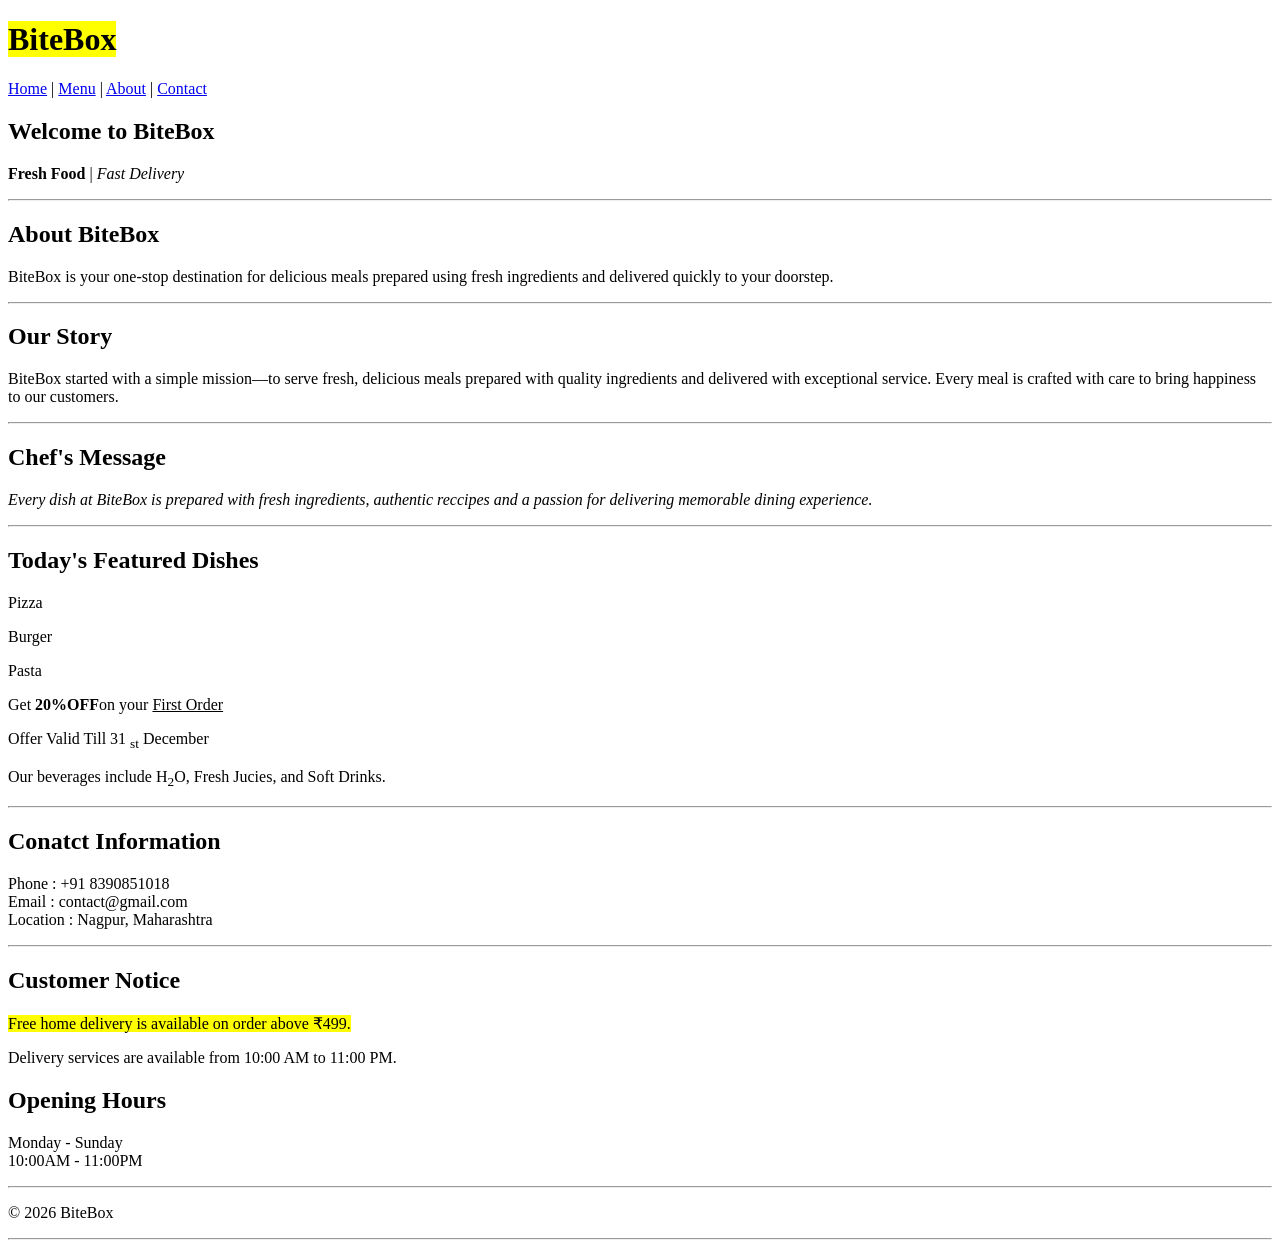
==== index.html @ fa313646 "menu table updated" ====
<!DOCTYPE html>
<html lang="en">

<head>
    <meta charset="UTF-8">
    <meta name="viewport" content="width=device-width, initial-scale=1.0">
    <title>BiteBox</title>
</head>

<body>
    <header>
    <!-------------- Resturant Name -------------->
        <h1><mark>BiteBox</mark></h1>


    <!-------------- navigation Menu -------------->
        <nav>
            <a href="index.html">Home</a> |
            <a href="menu.html">Menu</a> |
            <a href="about.html">About</a> |
            <a href="contact.html">Contact</a>
        </nav>
    </header>

    <!--------------- Main Section -------------->
    <main>
        <section>
            <!-------------- Welcome Section -------------->
            <h2>Welcome to BiteBox</h2>

            <p>
                <Strong>Fresh Food</Strong> |
                <em>Fast Delivery</em>
            </p>
        </section>

        <hr>

        <!-------------- About Section -------------->
        <section>
            <h2>About BiteBox</h2>
            <p>BiteBox is your one-stop destination for delicious meals prepared using fresh ingredients and delivered
                quickly to your doorstep.</p>

        </section>

        <!-------------- Restaurant Story -------------->
        <section>
            <hr>
            <h2>Our Story</h2>

            <p>
                BiteBox started with a simple mission—to serve fresh, delicious meals prepared with quality ingredients
                and delivered with exceptional service. Every meal is crafted with care to bring happiness to our
                customers.
            </p>
        </section>

        <!--------------Chef's Message -------------->
        <section>
            <hr>
            <h2>Chef's Message</h2>
            <p>
                <em>
                    Every dish at BiteBox is prepared with fresh ingredients, authentic reccipes and a passion for
                    delivering memorable dining experience.
                </em>
            </p>
        </section>

        <!-------------- Feature Section -------------->
        <article>
            <hr>
            <h2>Today's Featured Dishes</h2>
            <p>Pizza</p>
            <p>Burger</p>
            <p>Pasta</p>
        </article>

        <!-------------- Today's Special Offers -------------->
        <section>
            <p>
                Get <b>20%OFF</b>on your <u>First Order</u>
            </p>

            <p>
                Offer Valid Till 31 <sub>st</sub> December
            </p>

            <p>
                Our beverages include H<sub>2</sub>O, Fresh Jucies, and Soft Drinks.
            </p>
        </section>

        <!-------------- Contact Information -------------->
        <section>
            <hr>
            <h2>Conatct Information</h2>
            <p>

                Phone : +91 8390851018
                <br>
                Email : contact@gmail.com
                <br>
                Location : Nagpur, Maharashtra

            </p>
        </section>

        <!-------------- Customer Notice -------------->
        <aside>
            <hr>
            <h2>Customer Notice</h2>
            <p>
                <mark> Free home delivery is available on order above ₹499. </mark>
            </p>

            <p>
                Delivery services are available from 10:00 AM to 11:00 PM.
            </p>

        </aside>
        <!-------------- Opening Hours Section -------------->
        <section>
            <h2>Opening Hours</h2>
            <p>
                Monday - Sunday
                <br>
                10:00AM - 11:00PM
            </p>
        </section>

    </main>

    <!-------------- Footer Section -------------->
    <footer>
        <hr>
        <p>
            © 2026 BiteBox
        </p>
        <hr>
    </footer>

</body>

</html>
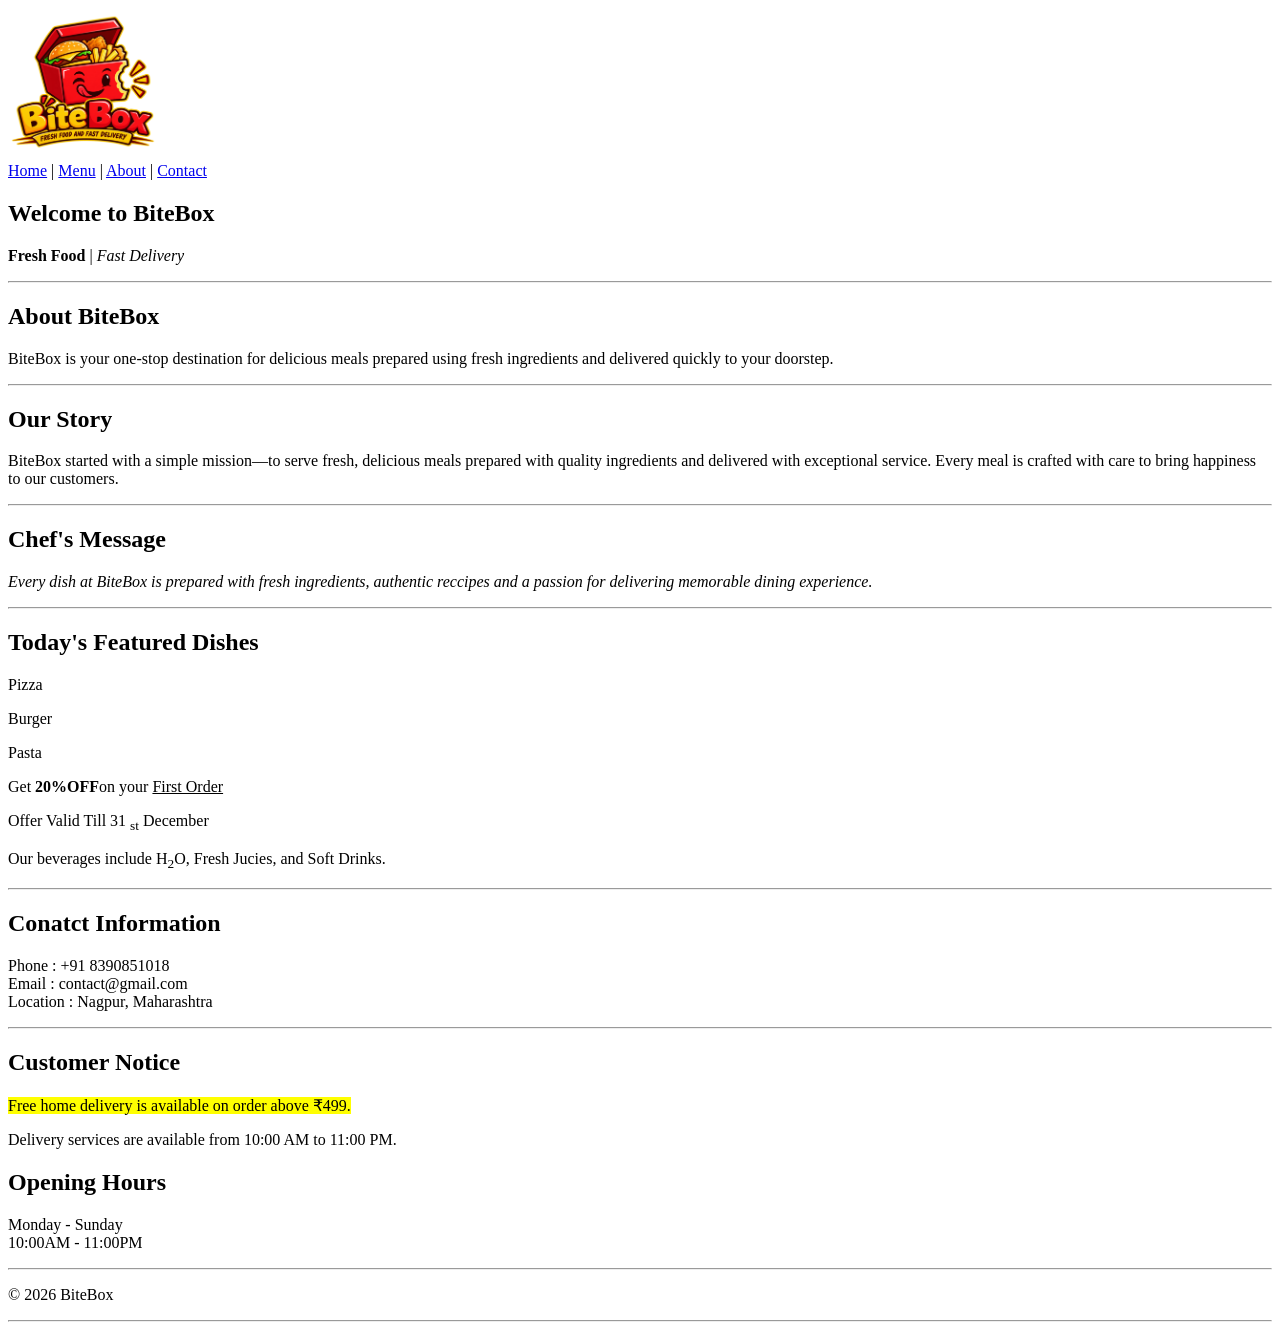
==== commit 24c263f7: "Logo Added" ====
--- a/index.html
+++ b/index.html
@@ -10,7 +10,7 @@
 <body>
     <header>
     <!-------------- Resturant Name -------------->
-        <h1><mark>BiteBox</mark></h1>
+        <img src="assets/images/BiteBox Logo1.png" alt="BiteBox Logo" width="150">
 
 
     <!-------------- navigation Menu -------------->
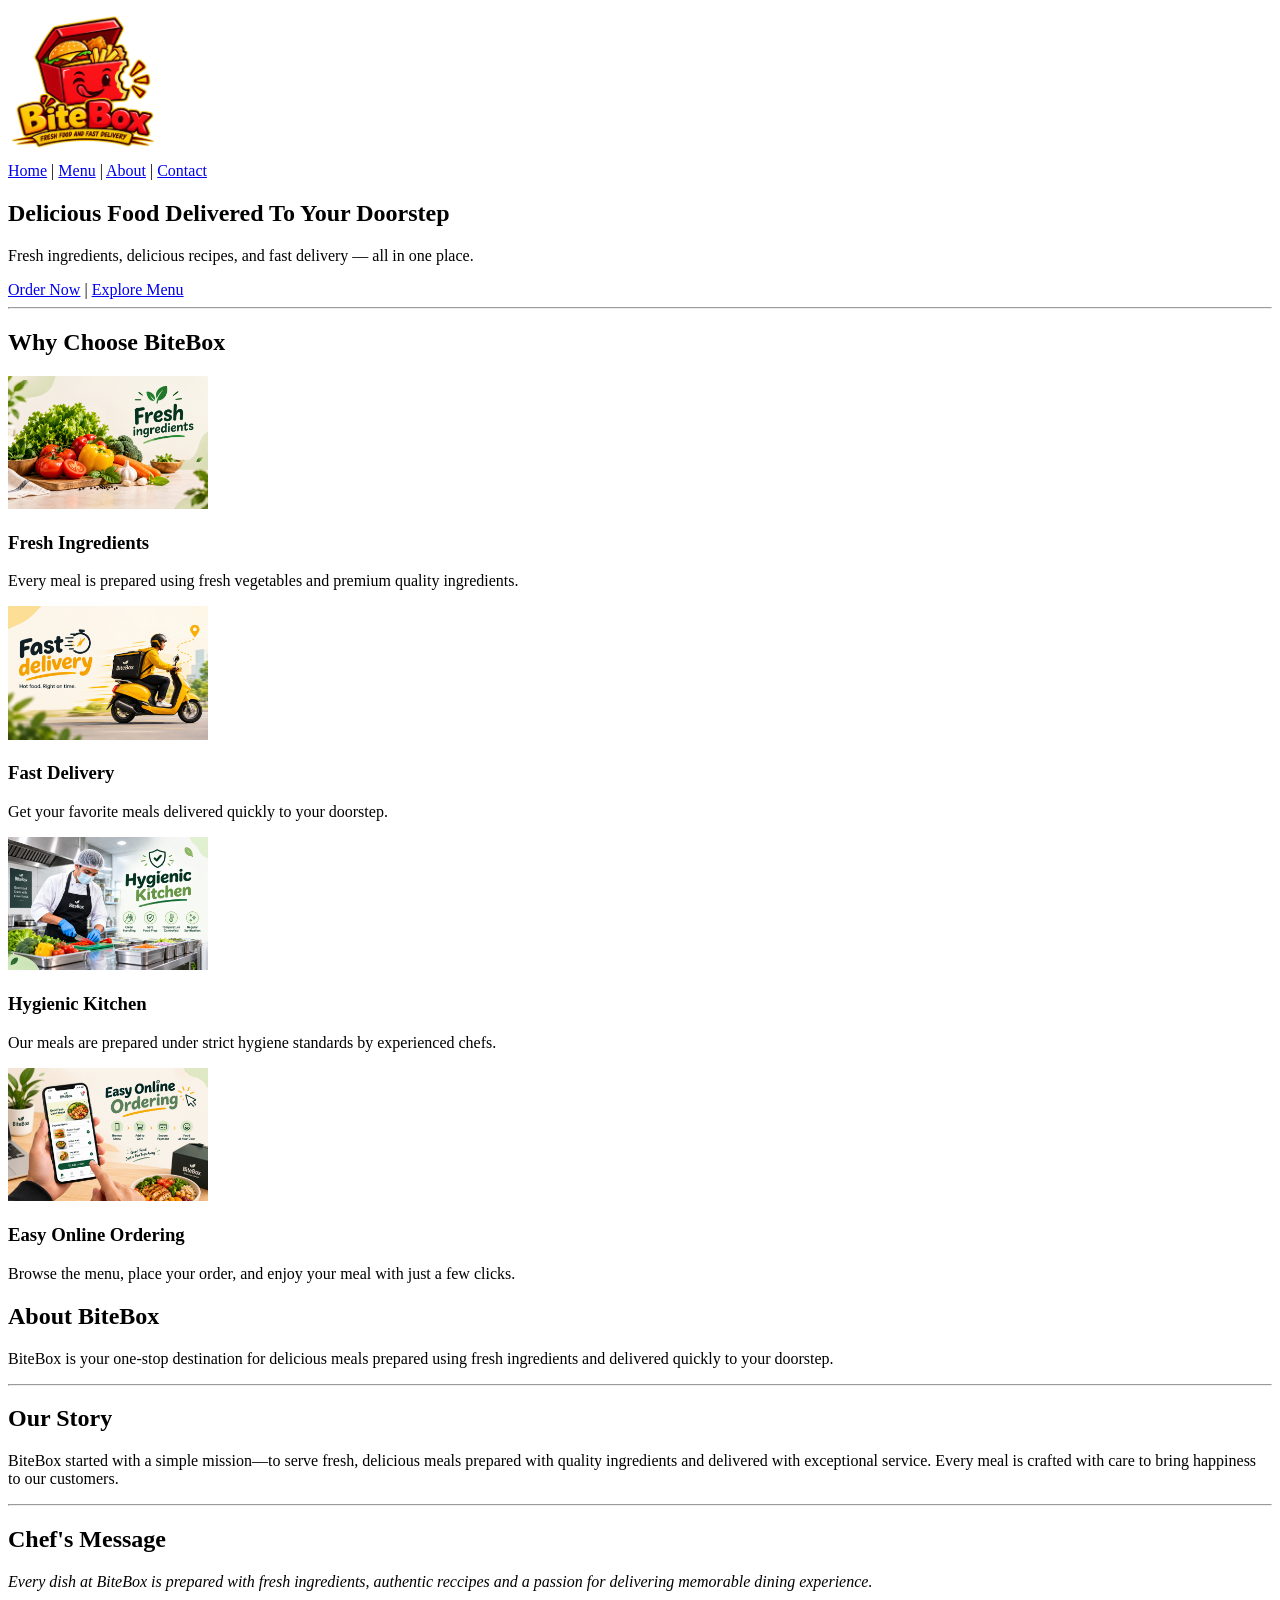
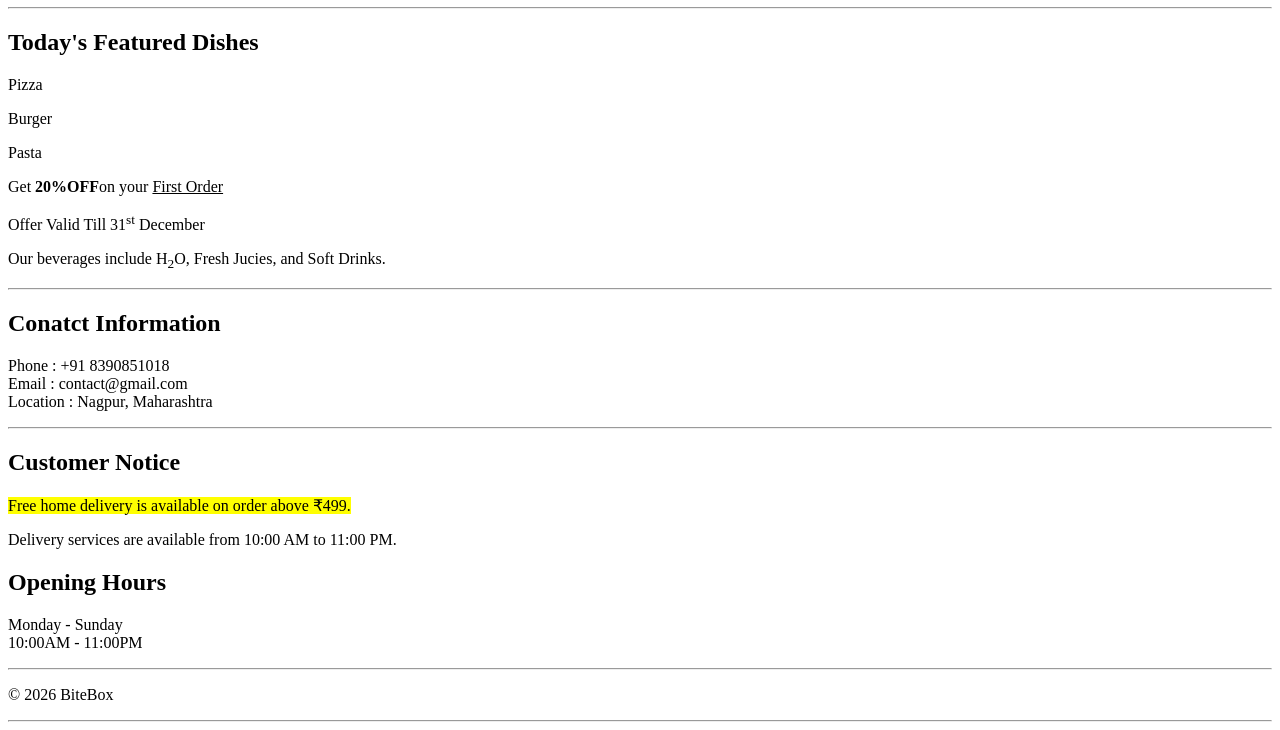
==== commit 0b95e624: "Added new hero section and why choose section" ====
--- a/index.html
+++ b/index.html
@@ -1,146 +1,176 @@
-<!DOCTYPE html>
+<!doctype html>
 <html lang="en">
+  <head>
+    <meta charset="UTF-8" />
+    <meta name="viewport" content="width=device-width, initial-scale=1.0" />
+    <title>BiteBox</title>
+  </head>
 
-<head>
-    <meta charset="UTF-8">
-    <meta name="viewport" content="width=device-width, initial-scale=1.0">
-    <title>BiteBox</title>
-</head>
+  <body>
+    <header>
+      <!-------------- Resturant Name -------------->
+      <img
+        src="assets/images/BiteBox Logo1.png"
+        alt="BiteBox Logo"
+        width="150"
+      />
 
-<body>
-    <header>
-    <!-------------- Resturant Name -------------->
-        <img src="assets/images/BiteBox Logo1.png" alt="BiteBox Logo" width="150">
-
-
-    <!-------------- navigation Menu -------------->
-        <nav>
-            <a href="index.html">Home</a> |
-            <a href="menu.html">Menu</a> |
-            <a href="about.html">About</a> |
-            <a href="contact.html">Contact</a>
-        </nav>
+      <!-------------- navigation Menu -------------->
+      <nav>
+        <a href="index.html">Home</a> | <a href="menu.html">Menu</a> |
+        <a href="about.html">About</a> |
+        <a href="contact.html">Contact</a>
+      </nav>
     </header>
 
     <!--------------- Main Section -------------->
     <main>
-        <section>
-            <!-------------- Welcome Section -------------->
-            <h2>Welcome to BiteBox</h2>
+    
+      <section>
+        <!-------------- Hero Section -------------->
+        <h1>Delicious Food Delivered To Your Doorstep</h1>
+        <p>
+          Fresh ingredients, delicious recipes, and fast delivery — all in one
+          place.
+        </p>
 
-            <p>
-                <Strong>Fresh Food</Strong> |
-                <em>Fast Delivery</em>
-            </p>
-        </section>
+        <a href="menu.html">Order Now</a>
+        |
+        <a href="menu.html">Explore Menu</a>
+      </section>
 
-        <hr>
+      <hr />
+      
+      <!-------------- Why Choose BiteBox -------------->
+      <section>
+        <h2>Why Choose BiteBox</h2>
 
-        <!-------------- About Section -------------->
-        <section>
-            <h2>About BiteBox</h2>
-            <p>BiteBox is your one-stop destination for delicious meals prepared using fresh ingredients and delivered
-                quickly to your doorstep.</p>
-
-        </section>
-
-        <!-------------- Restaurant Story -------------->
-        <section>
-            <hr>
-            <h2>Our Story</h2>
-
-            <p>
-                BiteBox started with a simple mission—to serve fresh, delicious meals prepared with quality ingredients
-                and delivered with exceptional service. Every meal is crafted with care to bring happiness to our
-                customers.
-            </p>
-        </section>
-
-        <!--------------Chef's Message -------------->
-        <section>
-            <hr>
-            <h2>Chef's Message</h2>
-            <p>
-                <em>
-                    Every dish at BiteBox is prepared with fresh ingredients, authentic reccipes and a passion for
-                    delivering memorable dining experience.
-                </em>
-            </p>
-        </section>
-
-        <!-------------- Feature Section -------------->
         <article>
-            <hr>
-            <h2>Today's Featured Dishes</h2>
-            <p>Pizza</p>
-            <p>Burger</p>
-            <p>Pasta</p>
+          <img src="assets/images/Fresh ingredients.png" alt="Fresh Ingredients" width="200px">
+          <h3>Fresh Ingredients</h3>
+          <p>Every meal is prepared using fresh vegetables and premium quality ingredients. 
+          </p>
         </article>
 
-        <!-------------- Today's Special Offers -------------->
-        <section>
-            <p>
-                Get <b>20%OFF</b>on your <u>First Order</u>
-            </p>
+        <article>
+          <img src="assets/images/Fast Delivery.png" alt="Fast Delivery" width="200px">
+          <h3>Fast Delivery</h3>
+          <p>
+            Get your favorite meals delivered quickly to your doorstep.
+          </p>
+        </article>
 
-            <p>
-                Offer Valid Till 31 <sub>st</sub> December
-            </p>
+        <article>
+          <img src="assets/images/Hygienic Kitchen.png" alt="Hygienic Kitchen" width="200px">
+          <h3>Hygienic Kitchen</h3>
+          <p>
+            Our meals are prepared under strict hygiene standards by experienced chefs.
+          </p>
+        </article>
 
-            <p>
-                Our beverages include H<sub>2</sub>O, Fresh Jucies, and Soft Drinks.
-            </p>
-        </section>
+        <article>
+          <img src="assets/images/Easy Online Ordering.png" alt="Easy Online Ordering" width="200px">
+          <h3>Easy Online Ordering</h3>
+          <p>
+            Browse the menu, place your order, and enjoy your meal with just a few clicks.
+          </p>
+        </article>
+      </section>
 
-        <!-------------- Contact Information -------------->
-        <section>
-            <hr>
-            <h2>Conatct Information</h2>
-            <p>
 
-                Phone : +91 8390851018
-                <br>
-                Email : contact@gmail.com
-                <br>
-                Location : Nagpur, Maharashtra
+      <!-------------- About Section -------------->
+      <section>
+        <h2>About BiteBox</h2>
+        <p>
+          BiteBox is your one-stop destination for delicious meals prepared
+          using fresh ingredients and delivered quickly to your doorstep.
+        </p>
+      </section>
 
-            </p>
-        </section>
+      <!-------------- Restaurant Story -------------->
+      <section>
+        <hr />
+        <h2>Our Story</h2>
 
-        <!-------------- Customer Notice -------------->
-        <aside>
-            <hr>
-            <h2>Customer Notice</h2>
-            <p>
-                <mark> Free home delivery is available on order above ₹499. </mark>
-            </p>
+        <p>
+          BiteBox started with a simple mission—to serve fresh, delicious meals
+          prepared with quality ingredients and delivered with exceptional
+          service. Every meal is crafted with care to bring happiness to our
+          customers.
+        </p>
+      </section>
 
-            <p>
-                Delivery services are available from 10:00 AM to 11:00 PM.
-            </p>
+      <!--------------Chef's Message -------------->
+      <section>
+        <hr />
+        <h2>Chef's Message</h2>
+        <p>
+          <em>
+            Every dish at BiteBox is prepared with fresh ingredients, authentic
+            reccipes and a passion for delivering memorable dining experience.
+          </em>
+        </p>
+      </section>
 
-        </aside>
-        <!-------------- Opening Hours Section -------------->
-        <section>
-            <h2>Opening Hours</h2>
-            <p>
-                Monday - Sunday
-                <br>
-                10:00AM - 11:00PM
-            </p>
-        </section>
+      <!-------------- Feature Section -------------->
+      <article>
+        <hr />
+        <h2>Today's Featured Dishes</h2>
+        <p>Pizza</p>
+        <p>Burger</p>
+        <p>Pasta</p>
+      </article>
 
+      <!-------------- Today's Special Offers -------------->
+      <section>
+        <p>Get <b>20%OFF</b>on your <u>First Order</u></p>
+
+        <p>Offer Valid Till 31<sup>st</sup> December</p>
+
+        <p>
+          Our beverages include H<sub>2</sub>O, Fresh Jucies, and Soft Drinks.
+        </p>
+      </section>
+
+      <!-------------- Contact Information -------------->
+      <section>
+        <hr />
+        <h2>Conatct Information</h2>
+        <p>
+          Phone : +91 8390851018
+          <br />
+          Email : contact@gmail.com
+          <br />
+          Location : Nagpur, Maharashtra
+        </p>
+      </section>
+
+      <!-------------- Customer Notice -------------->
+      <aside>
+        <hr />
+        <h2>Customer Notice</h2>
+        <p>
+          <mark> Free home delivery is available on order above ₹499. </mark>
+        </p>
+
+        <p>Delivery services are available from 10:00 AM to 11:00 PM.</p>
+      </aside>
+      <!-------------- Opening Hours Section -------------->
+      <section>
+        <h2>Opening Hours</h2>
+        <p>
+          Monday - Sunday
+          <br />
+          10:00AM - 11:00PM
+        </p>
+      </section>
     </main>
 
     <!-------------- Footer Section -------------->
     <footer>
-        <hr>
-        <p>
-            © 2026 BiteBox
-        </p>
-        <hr>
+      <hr />
+      <p>© 2026 BiteBox</p>
+      <hr />
     </footer>
-
-</body>
-
-</html>+  </body>
+</html>
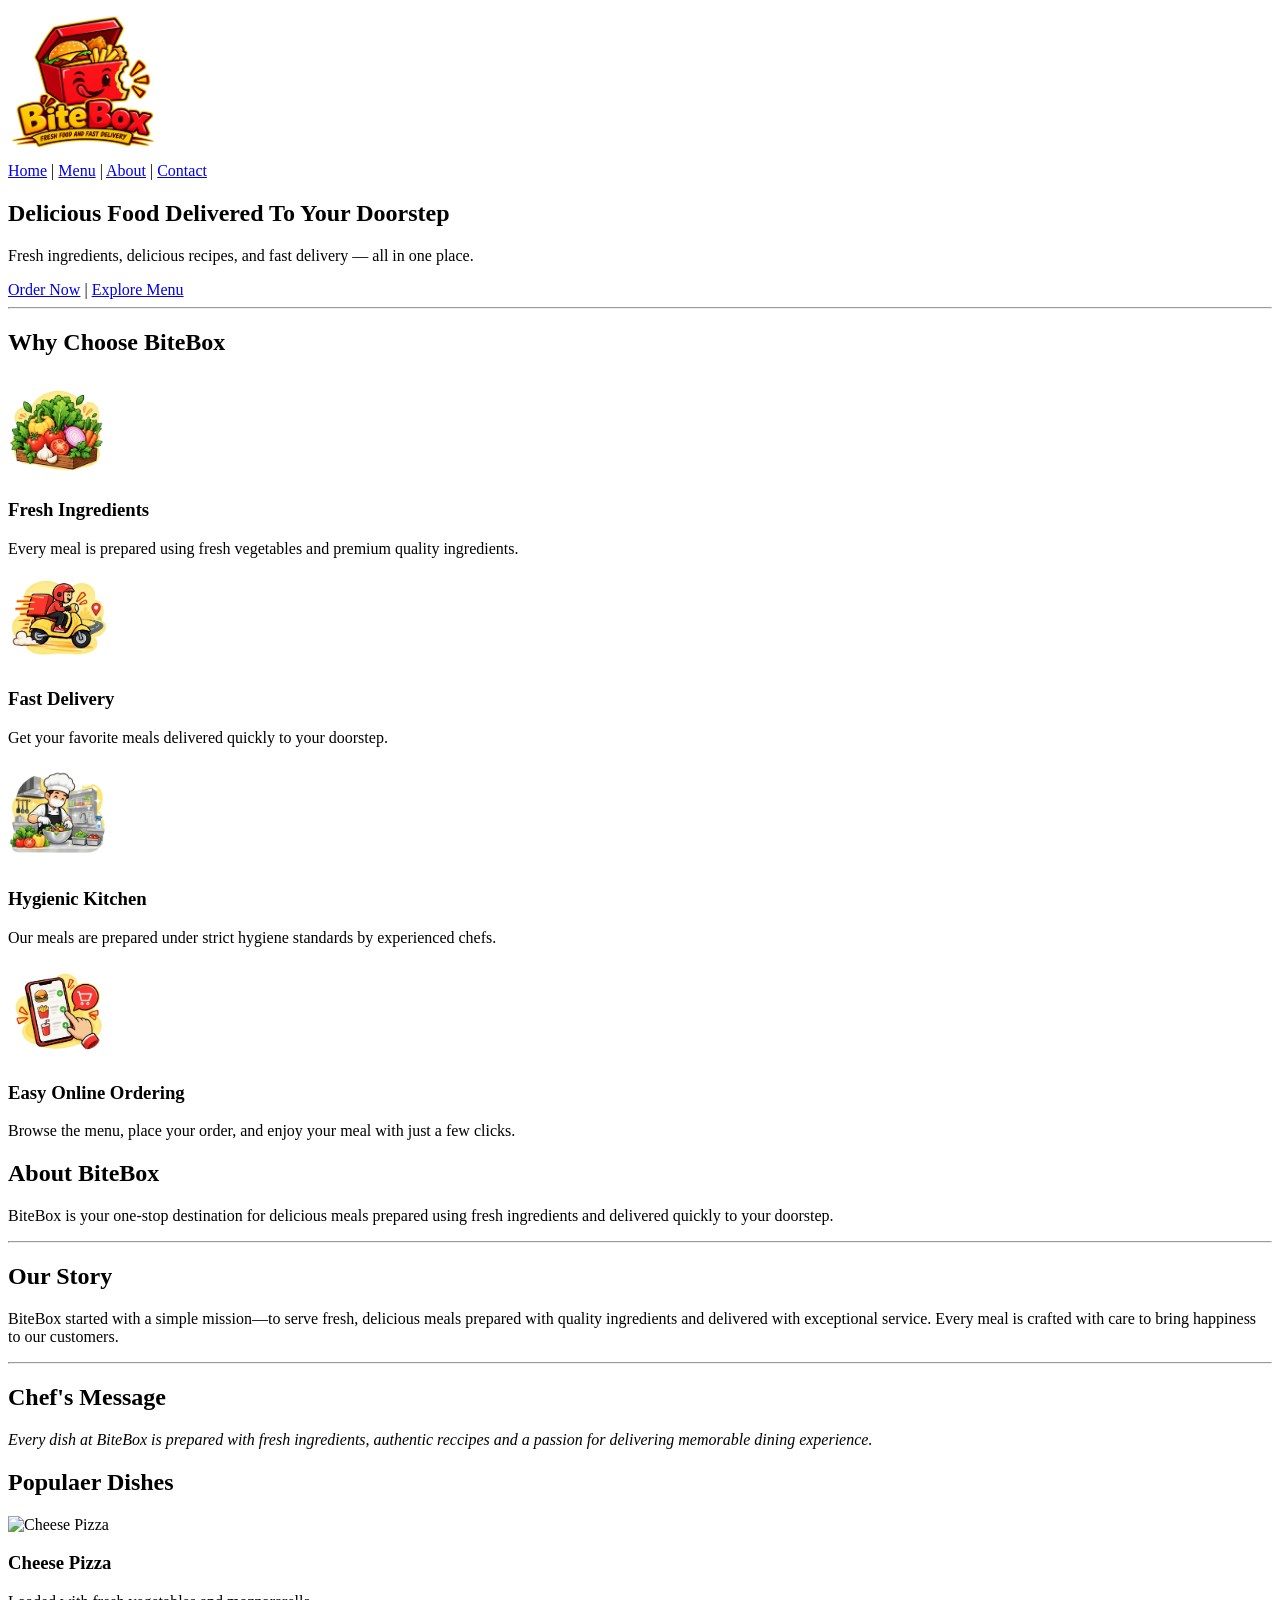
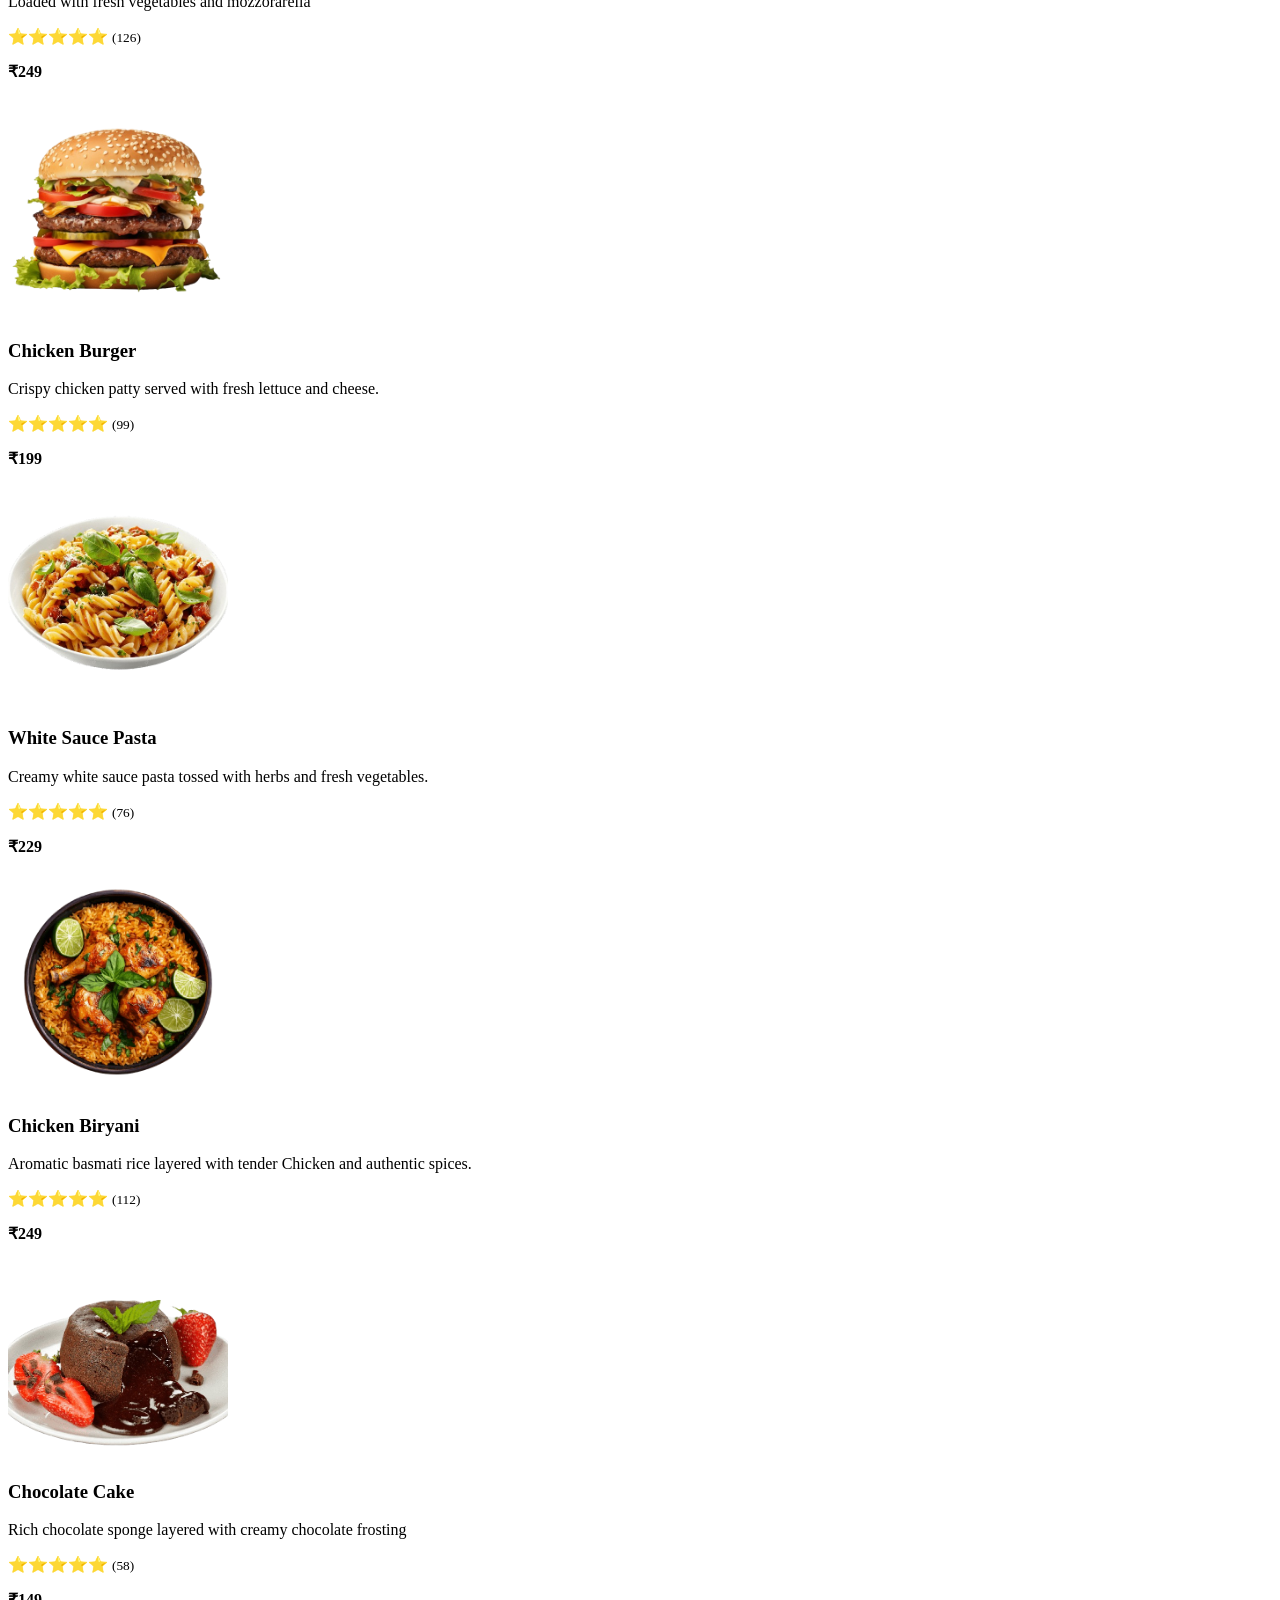
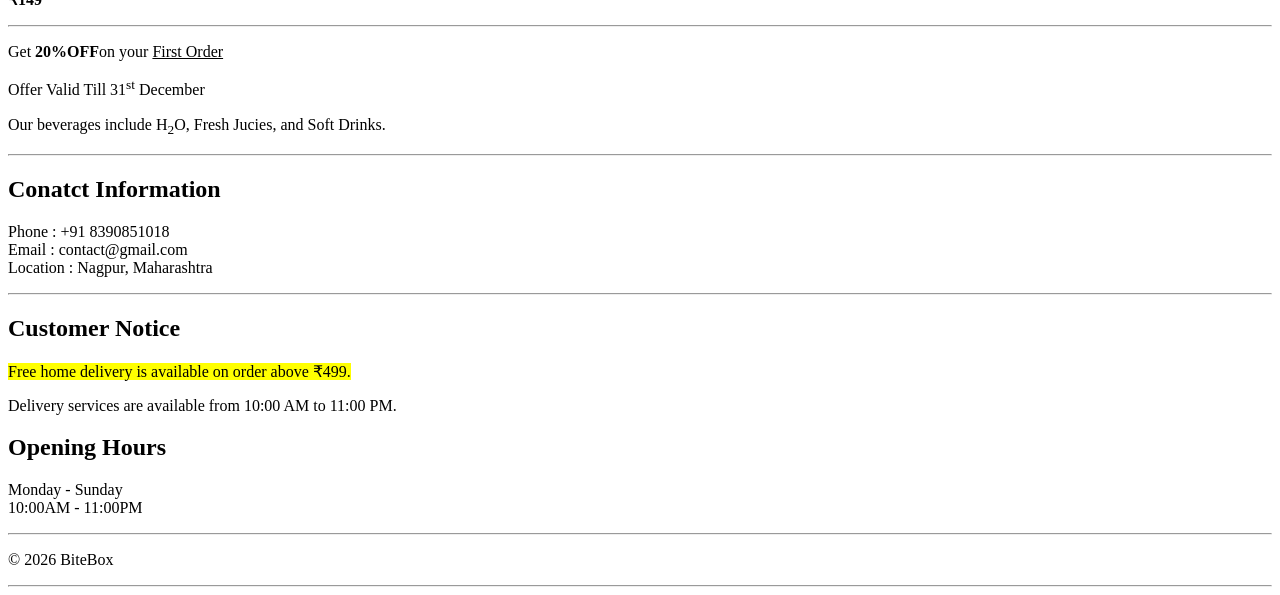
==== commit e7862586: "updated featured section" ====
--- a/index.html
+++ b/index.html
@@ -46,14 +46,14 @@
         <h2>Why Choose BiteBox</h2>
 
         <article>
-          <img src="assets/images/Fresh ingredients.png" alt="Fresh Ingredients" width="200px">
+          <img src="assets/images/Fresh ingredients.png" alt="Fresh Ingredients" width="100px">
           <h3>Fresh Ingredients</h3>
           <p>Every meal is prepared using fresh vegetables and premium quality ingredients. 
           </p>
         </article>
 
         <article>
-          <img src="assets/images/Fast Delivery.png" alt="Fast Delivery" width="200px">
+          <img src="assets/images/Fast Delivery.png" alt="Fast Delivery" width="100px">
           <h3>Fast Delivery</h3>
           <p>
             Get your favorite meals delivered quickly to your doorstep.
@@ -61,7 +61,7 @@
         </article>
 
         <article>
-          <img src="assets/images/Hygienic Kitchen.png" alt="Hygienic Kitchen" width="200px">
+          <img src="assets/images/Hygienic Kitchen.png" alt="Hygienic Kitchen" width="100px">
           <h3>Hygienic Kitchen</h3>
           <p>
             Our meals are prepared under strict hygiene standards by experienced chefs.
@@ -69,7 +69,7 @@
         </article>
 
         <article>
-          <img src="assets/images/Easy Online Ordering.png" alt="Easy Online Ordering" width="200px">
+          <img src="assets/images/Easy Online Ordering.png" alt="Easy Online Ordering" width="100px">
           <h3>Easy Online Ordering</h3>
           <p>
             Browse the menu, place your order, and enjoy your meal with just a few clicks.
@@ -113,13 +113,61 @@
       </section>
 
       <!-------------- Feature Section -------------->
-      <article>
-        <hr />
-        <h2>Today's Featured Dishes</h2>
-        <p>Pizza</p>
-        <p>Burger</p>
-        <p>Pasta</p>
-      </article>
+      <Section id="popular dishes">
+        <h2>Populaer Dishes</h2>
+        <article>
+          <img src="assets/images/Pizza.png" alt="Cheese Pizza" width="220px">
+          <h3>Cheese Pizza</h3>
+          <p>
+            Loaded with fresh vegetables and mozzorarella
+          </p>
+          <p> <span>⭐⭐⭐⭐⭐</span> <small>(126)</small></p>
+          <p><strong>₹249</strong></p>
+        </article>
+
+        <article>
+          <img src="assets/images/Burger.png" alt="Chicken Burger" width="220px">
+          <h3>Chicken Burger</h3>
+          <p>
+            Crispy chicken patty served with fresh lettuce and cheese.
+          </p>
+          <p> <span>⭐⭐⭐⭐⭐</span> <small>(99)</small></p>
+          <p><strong>₹199</strong></p>
+        </article>
+
+        <article>
+          <img src="assets/images/pasta.png" alt="White Sauce Pasta" width="220px">
+          <h3>White Sauce Pasta</h3>
+          <p>
+            Creamy white sauce pasta tossed with herbs and fresh vegetables.
+          </p>
+          <p> <span>⭐⭐⭐⭐⭐</span> <small>(76)</small></p>
+          <p><strong>₹229</strong></p>
+        </article>
+
+        <article>
+          <img src="assets/images/Biryani.png" alt="Chicken Biryani " width="220px">
+          <h3>Chicken Biryani</h3>
+          <p>
+            Aromatic basmati rice layered with tender Chicken and authentic spices.
+          </p>
+          <p> <span>⭐⭐⭐⭐⭐</span> <small>(112)</small></p>
+          <p><strong>₹249</strong></p>
+        </article>
+
+        <article>
+          <img src="assets/images/Chocolate Cake.png" alt="Chicken Biryani " width="220px">
+          <h3>Chocolate Cake</h3>
+          <p>
+            Rich chocolate sponge layered with creamy chocolate frosting 
+          </p>
+          <p> <span>⭐⭐⭐⭐⭐</span> <small>(58)</small></p>
+          <p><strong>₹149</strong></p>
+        </article>
+
+      </Section>
+
+      <hr>
 
       <!-------------- Today's Special Offers -------------->
       <section>
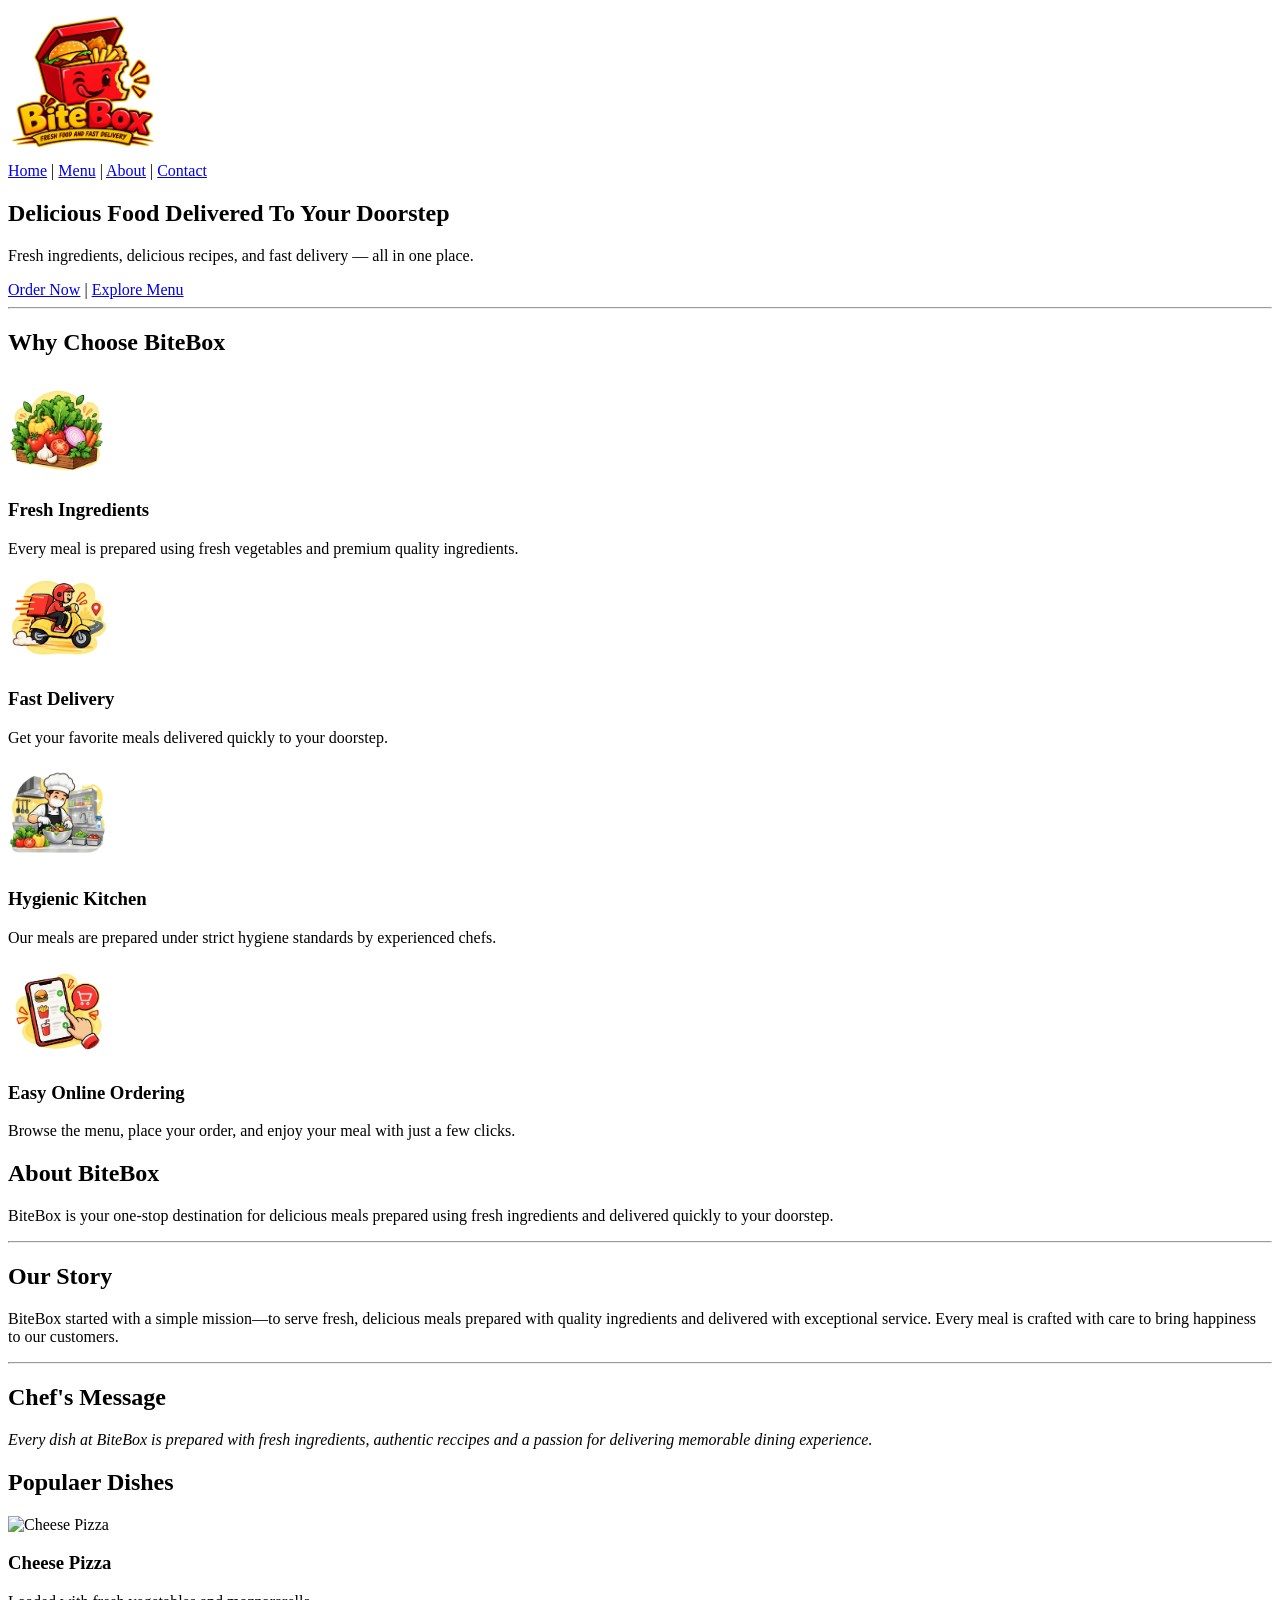
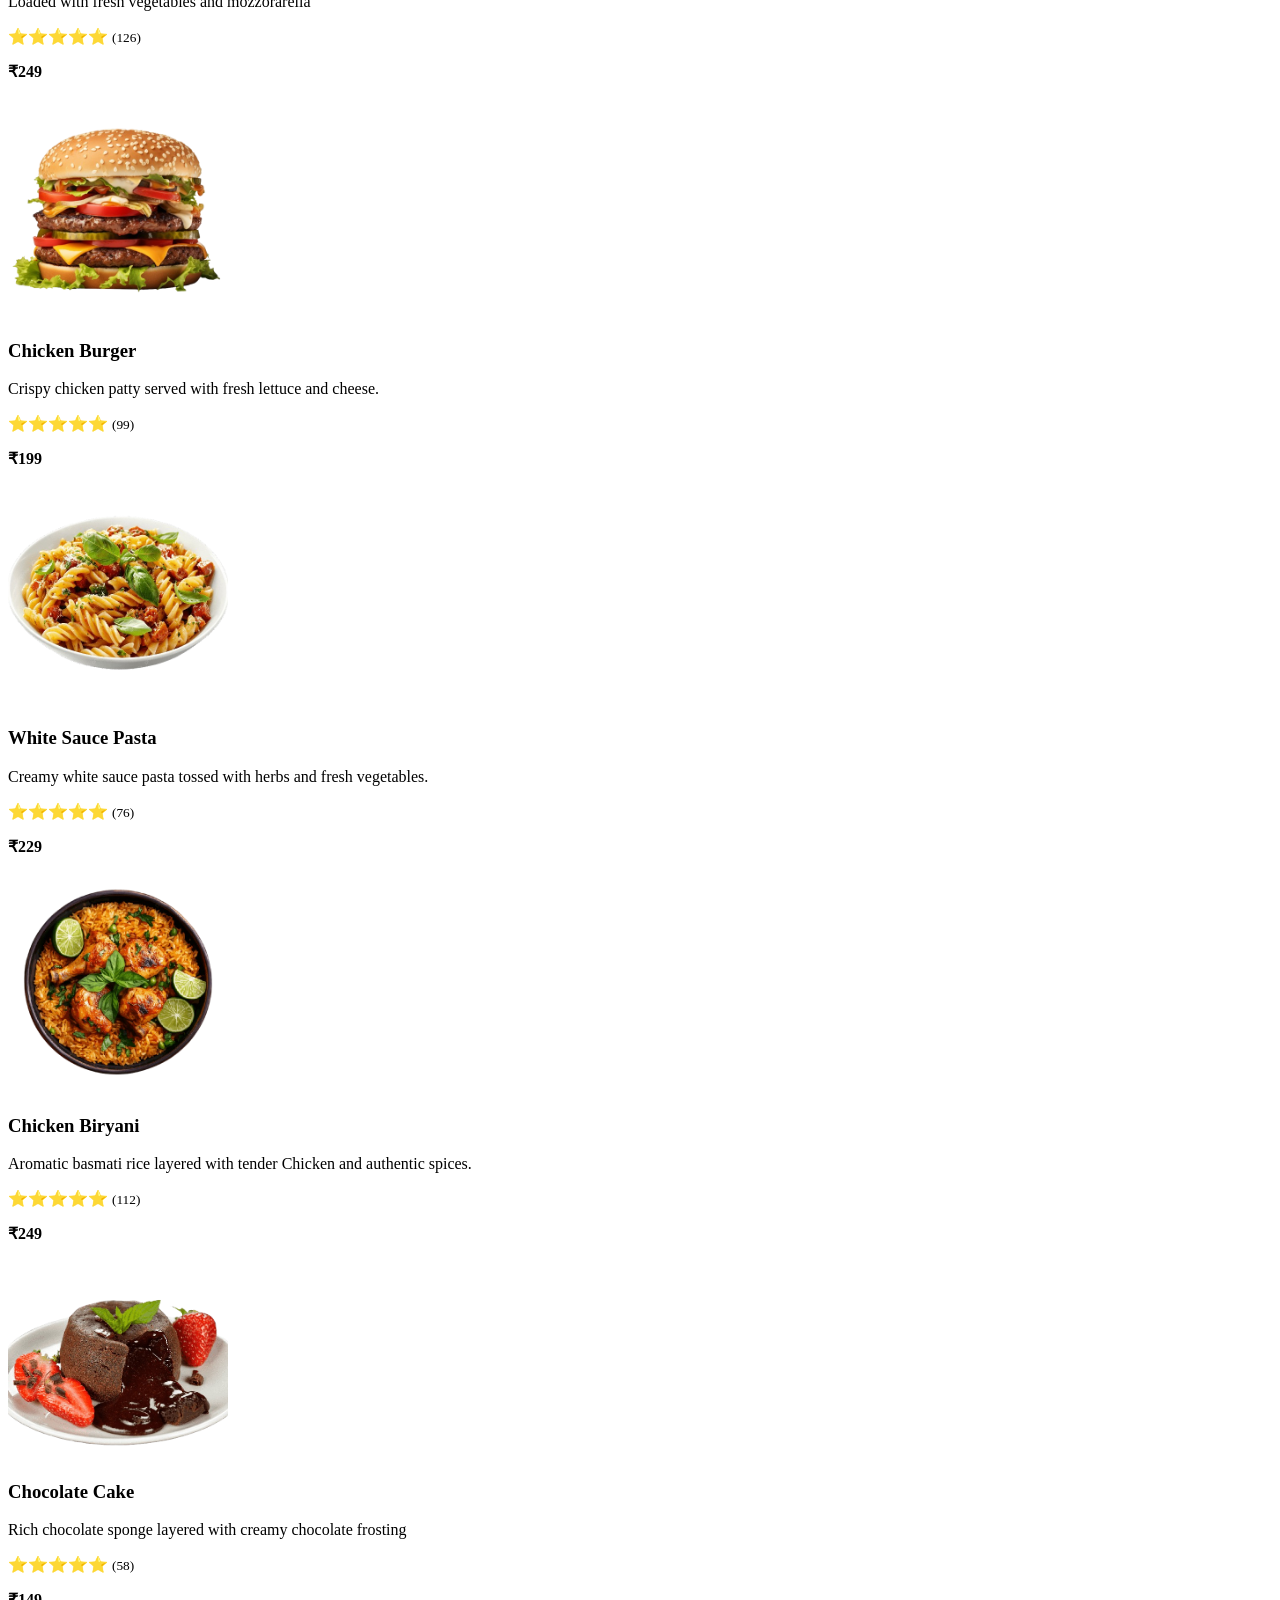
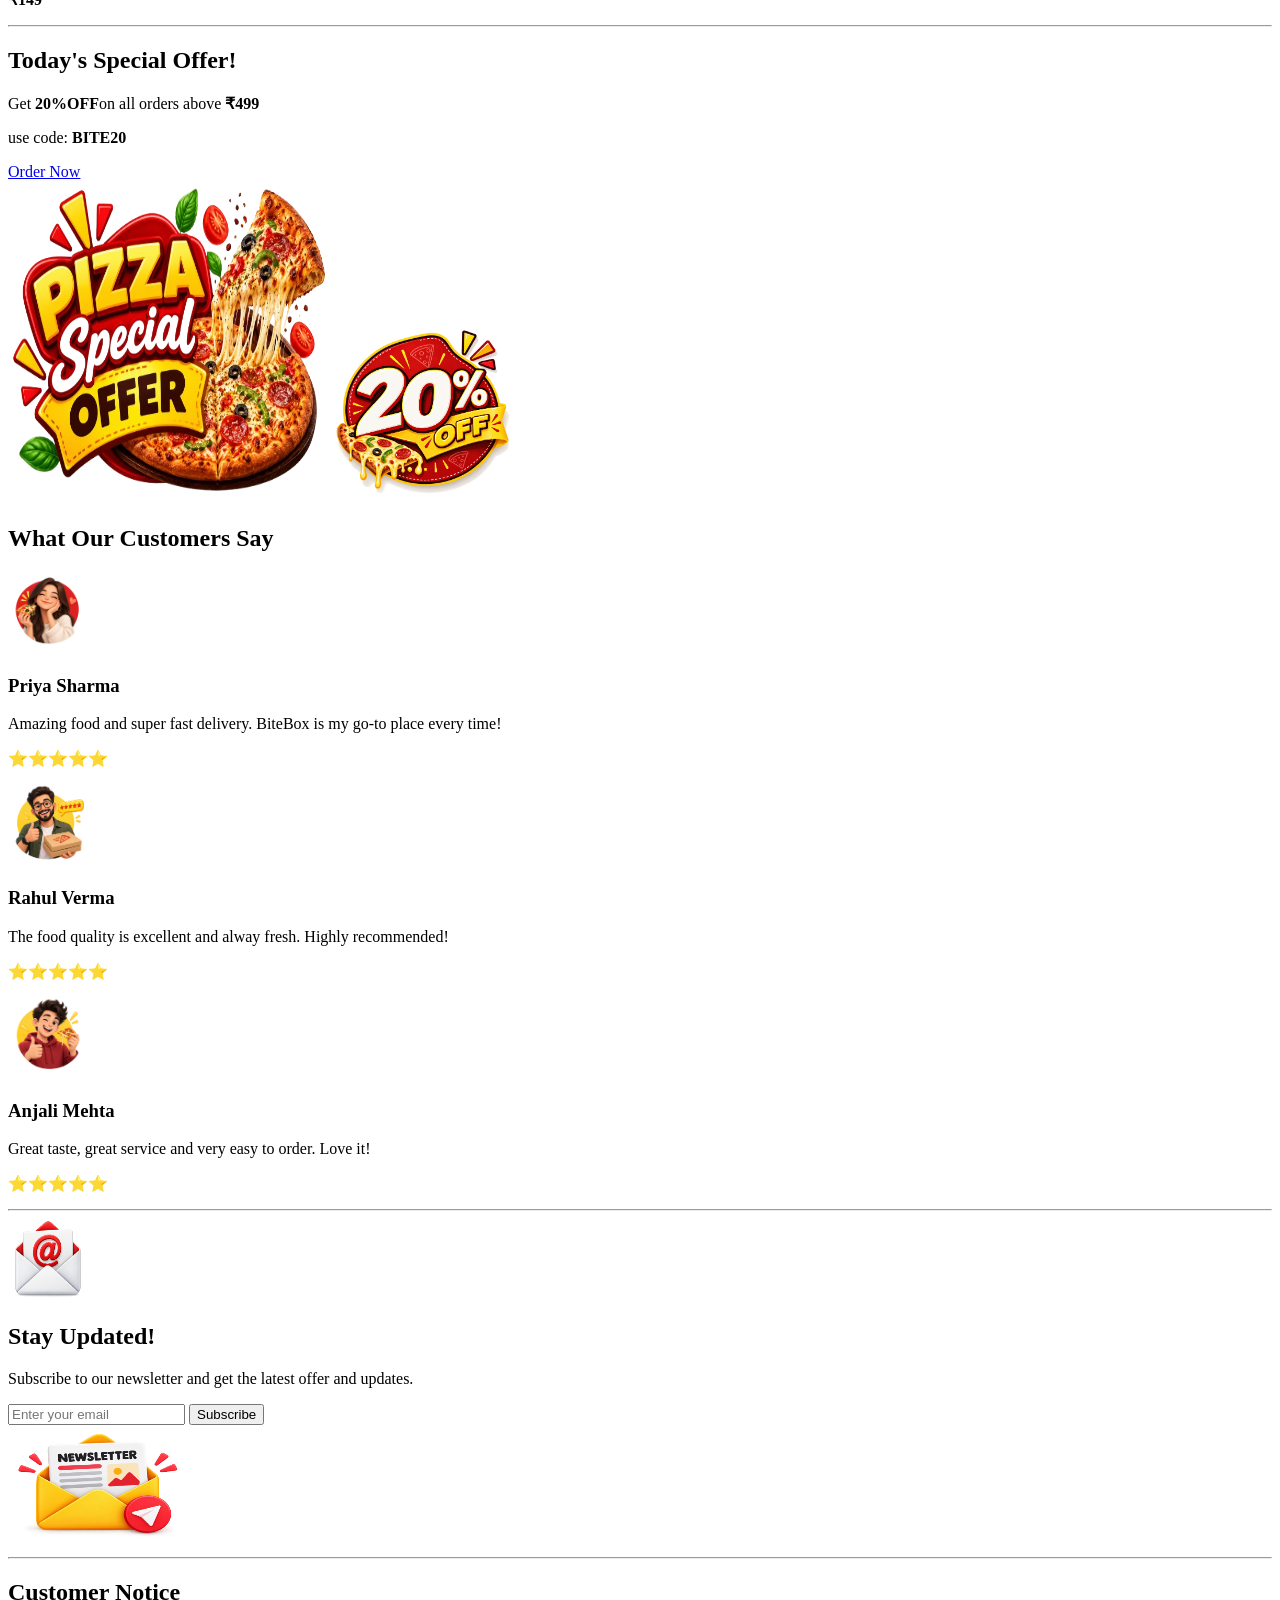
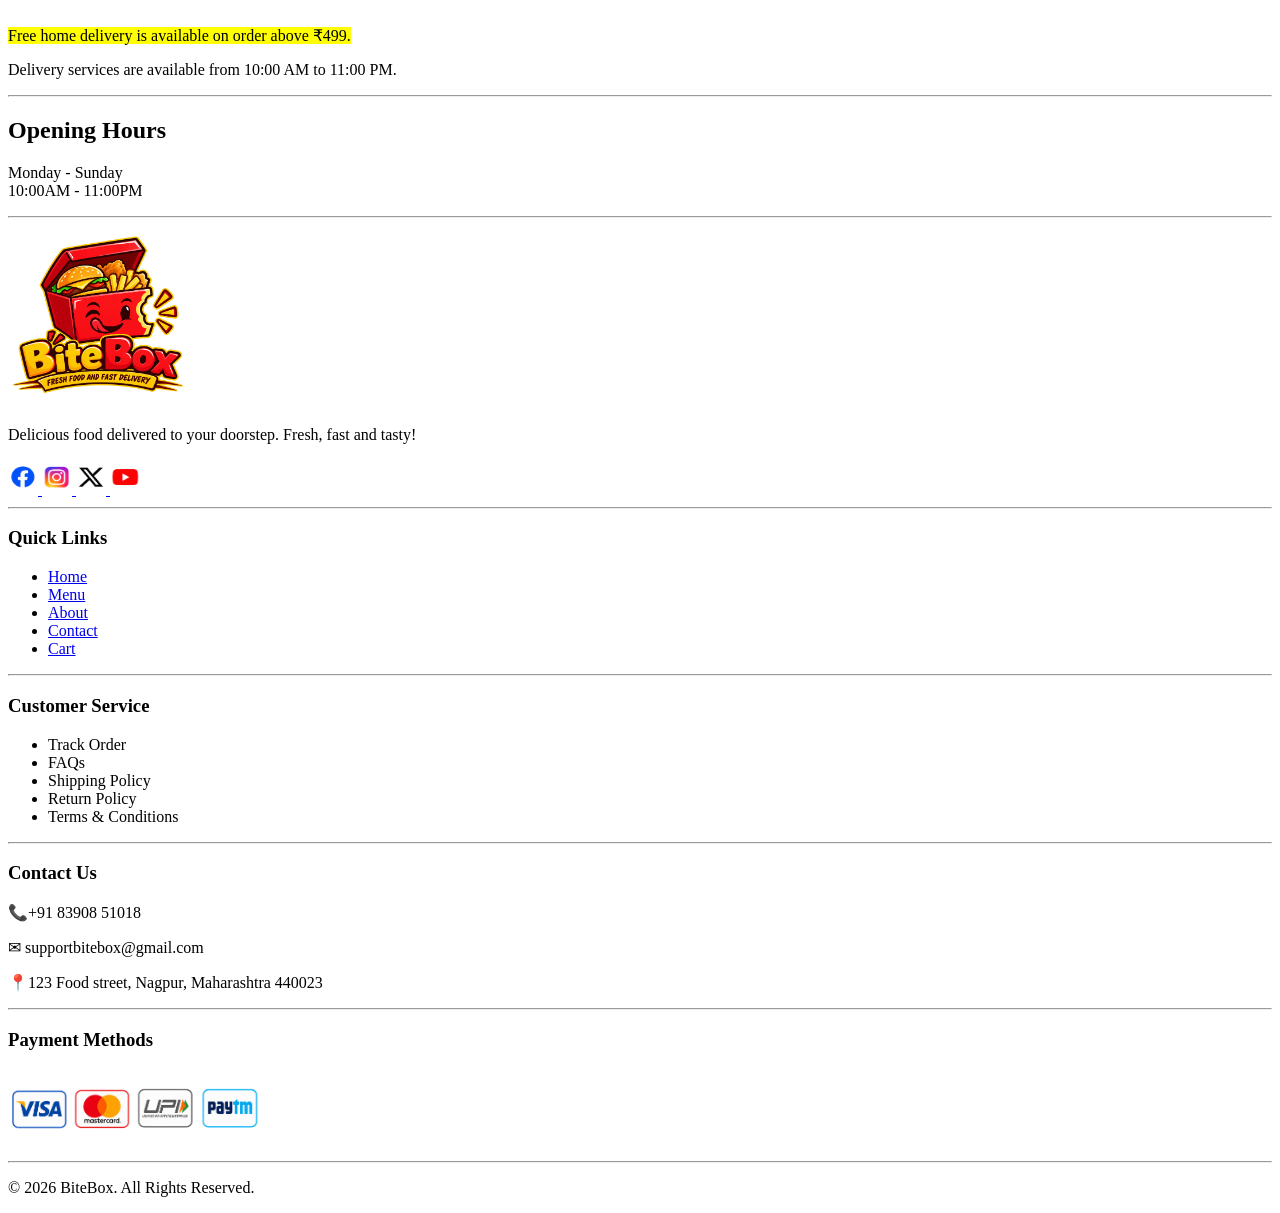
==== commit 97a9adfe: "Redesigned the home, menu and about page" ====
--- a/index.html
+++ b/index.html
@@ -170,32 +170,78 @@
       <hr>
 
       <!-------------- Today's Special Offers -------------->
-      <section>
-        <p>Get <b>20%OFF</b>on your <u>First Order</u></p>
-
-        <p>Offer Valid Till 31<sup>st</sup> December</p>
-
-        <p>
-          Our beverages include H<sub>2</sub>O, Fresh Jucies, and Soft Drinks.
-        </p>
-      </section>
-
-      <!-------------- Contact Information -------------->
-      <section>
-        <hr />
-        <h2>Conatct Information</h2>
-        <p>
-          Phone : +91 8390851018
-          <br />
-          Email : contact@gmail.com
-          <br />
-          Location : Nagpur, Maharashtra
-        </p>
-      </section>
+      <section id="Offer">
+        
+        <div class="offer-content">
+          <h2>Today's Special Offer!</h2>
+          <p>Get <strong>20%OFF</strong>on all orders above <strong>₹499</strong></p>
+          <p>use code: <strong>BITE20</strong></p>
+          <a href="menu.html">Order Now</a>
+        </div>
+
+        <div class="Offer image">
+          <img src="assets/images/pizza offer.png" alt="Special Offer Pizza" width="320px" height="320px">
+
+          <img src="assets/images/offer badge.png" alt="20%OFF" width="180px" height="180px">
+        </div>
+      </section>
+      
+      <!-------------- Customers Review -------------->
+      <section id="Reviews">
+        <h2>What Our Customers Say</h2>
+
+        <article>
+          <img src="assets/images/Customer 1.png" alt="Priya Sharma" width="80px" height="80px">
+          <h3>Priya Sharma</h3>
+          <p>Amazing food and super fast delivery.
+            BiteBox is my go-to place every time!
+          </p>
+          <P><span>⭐⭐⭐⭐⭐</span></P>
+        </article>
+
+        <article>
+          <img src="assets/images/Customer 2.png" alt="Rahul Verma" width="80px" height="80px">
+          <h3>Rahul Verma</h3>
+          <p>The  food quality is excellent and alway fresh.
+            Highly recommended!
+          </p>
+          <P><span>⭐⭐⭐⭐⭐</span></P>
+        </article>
+
+        <article>
+          <img src="assets/images/Customer 3.png" alt="Anjali Mehta" width="80px" height="80px">
+          <h3>Anjali Mehta</h3>
+          <p>Great taste, great service and very easy to order. Love it!
+          </p>
+          <P><span>⭐⭐⭐⭐⭐</span></P>
+        </article>
+      </section>
+      <hr>
+
+      <!-------------- Newsletter -------------->
+      <section id="Newsletter">
+        <div class="Newsletter-content">
+          <img src="assets/images/Emaill icon.png" alt="Newsletter icon" width="80px" height="80px">
+          <div>
+            <h2>Stay Updated!</h2>
+            <p>Subscribe to our newsletter and get the latest offer and updates.</p>
+          </div>
+        </div>
+
+        <div class="newsletter-form">
+          <input type="email" placeholder="Enter your email">
+          <button>Subscribe</button>
+        </div>
+
+        <div class="newsletter-image">
+          <img src="assets/images/Newsletter.png" alt="Newsletter food " width="180px" height="120px">
+        </div>
+      </section>
+
 
       <!-------------- Customer Notice -------------->
       <aside>
-        <hr />
+        <hr/>
         <h2>Customer Notice</h2>
         <p>
           <mark> Free home delivery is available on order above ₹499. </mark>
@@ -203,6 +249,8 @@
 
         <p>Delivery services are available from 10:00 AM to 11:00 PM.</p>
       </aside>
+      <hr>
+
       <!-------------- Opening Hours Section -------------->
       <section>
         <h2>Opening Hours</h2>
@@ -213,12 +261,76 @@
         </p>
       </section>
     </main>
-
+    <hr>
     <!-------------- Footer Section -------------->
     <footer>
-      <hr />
-      <p>© 2026 BiteBox</p>
-      <hr />
+      <section>
+        <img src="assets/images/BiteBox Logo1.png" alt="BiteBox Logo" width="180px">
+        <p>Delicious food delivered to your doorstep.
+          Fresh, fast and tasty!
+        </p>
+
+        <a href="https://www.facebook.com/">
+          <img src="assets/images/Facebook.png" alt="Facebook" width="30" height="35">  
+        </a>
+        <a href="https://www.instagram.com/?hl=en">
+          <img src="assets/images/Instagram.png" alt="Instagram" width="30" height="35">  
+        </a>
+        <a href="https://x.com/">
+          <img src="assets/images/twitter.png" alt="Twitter" width="30" height="35">  
+        </a>
+        <a href="https://www.youtube.com/">
+          <img src="assets/images/Youtube.png" alt="youTube" width="30" height="35">  
+        </a>
+      </section>
+      
+      <hr>
+      <!-------------- Quick Links -------------->
+      <section>
+        <h3>Quick Links</h3>
+        <ul>
+          <li><a href="index.html">Home</a></li>
+          <li><a href="menu.html">Menu</a></li>
+          <li><a href="about.html">About</a></li>
+          <li><a href="contact.html">Contact</a></li>
+          <li><a href="cart.html">Cart</a></li>
+        </ul>
+      </section>
+      
+      <hr>
+      <!-------------- Customer Service -------------->
+      <section>
+        <h3>Customer Service</h3>
+        <ul>
+          <li>Track Order</li>
+          <li>FAQs</li>
+          <li>Shipping Policy</li>
+          <li>Return Policy</li>
+          <li>Terms & Conditions</li>
+        </ul>
+      </section>
+
+      <hr>
+     <!-------------- Customer Service -------------->
+     <section>
+      <h3>Contact Us</h3>
+      <p>📞+91 83908 51018</p>
+      <p>✉ supportbitebox@gmail.com</p>
+      <p>📍123 Food street, Nagpur, Maharashtra 440023 </p>
+     </section>
+
+     <hr>
+     <!-------------- Payment methods -------------->
+     <section>
+      <h3>Payment Methods</h3>
+      <img src="assets/images/Visa.png" alt="Visa" width="60px">
+      <img src="assets/images/Mastercard.png" alt="Mastercard" width="60px">
+      <img src="assets/images/UPI.png" alt="UPI" width="60px">
+      <img src="assets/images/paytm.png" alt="Paytm" width="60px">
+     </section>
+     <hr>
+     <p>© 2026 BiteBox. All Rights Reserved.</p>
+     
     </footer>
   </body>
 </html>
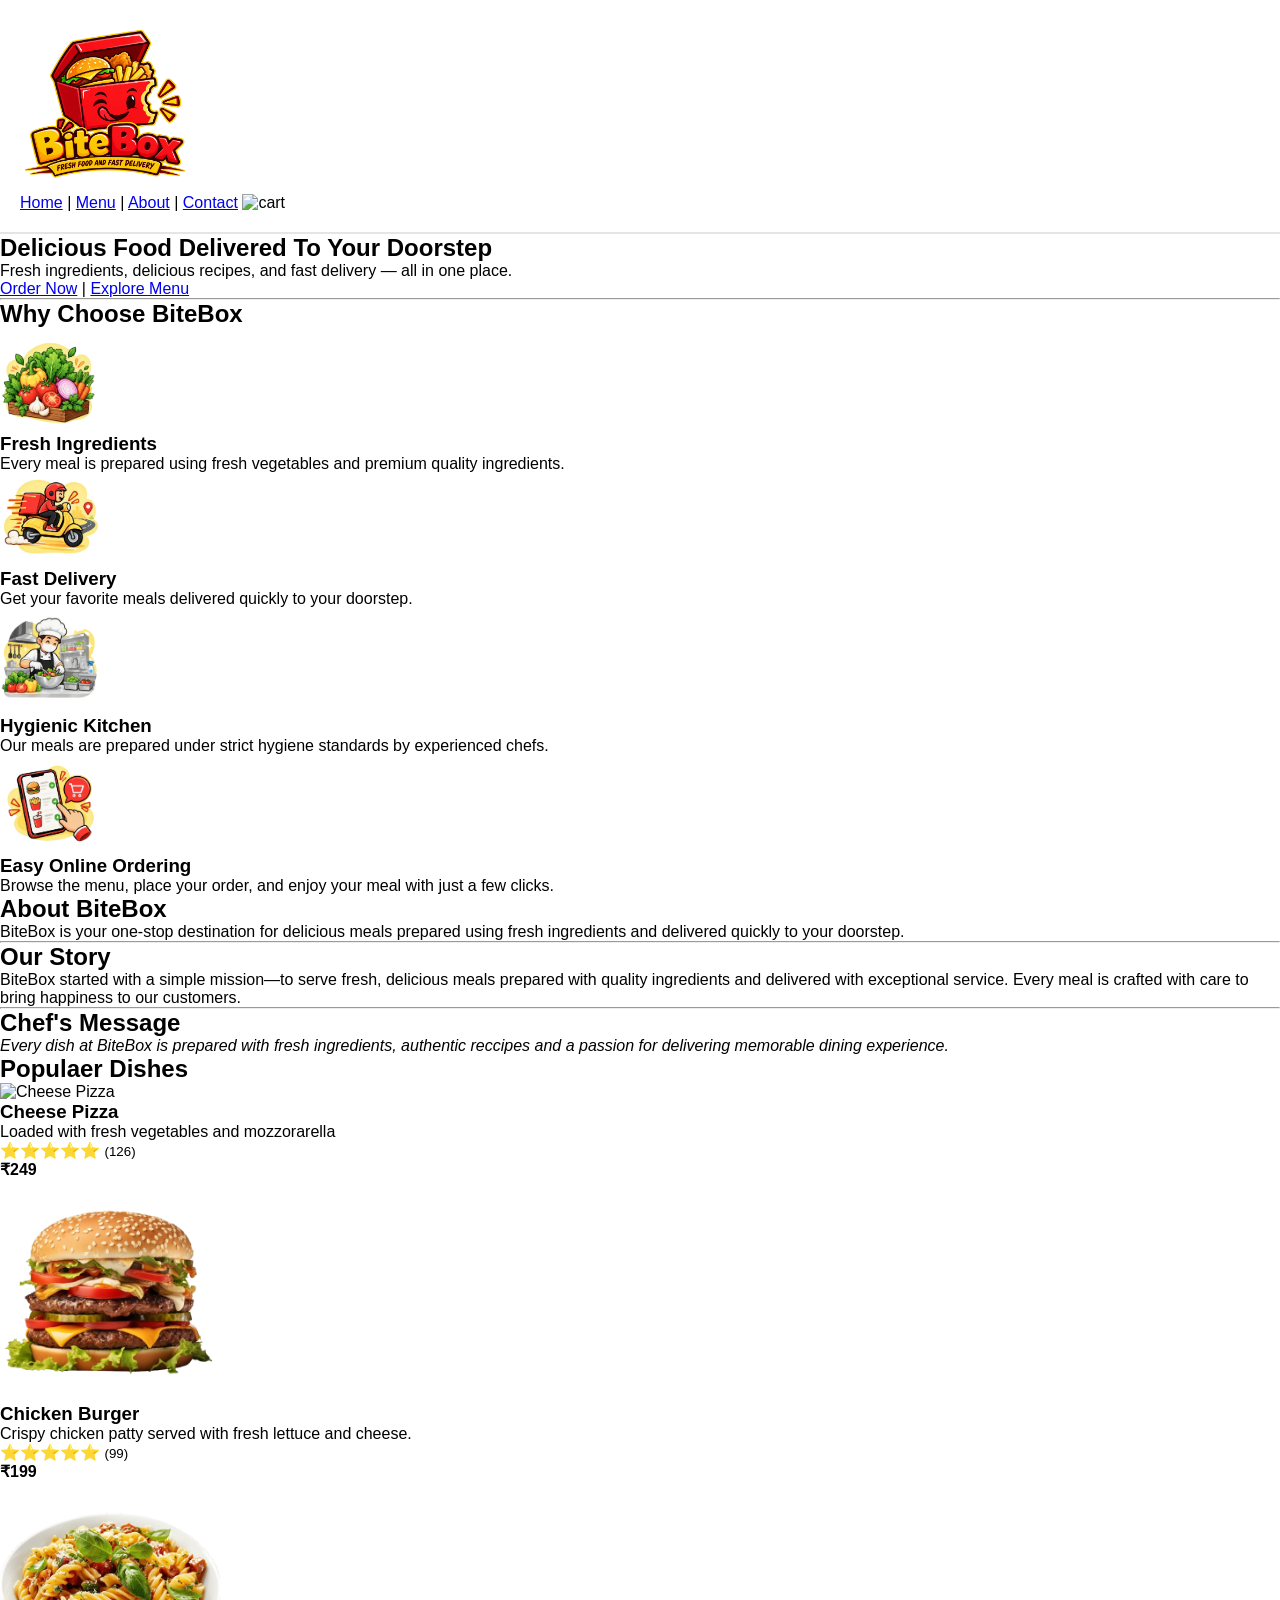
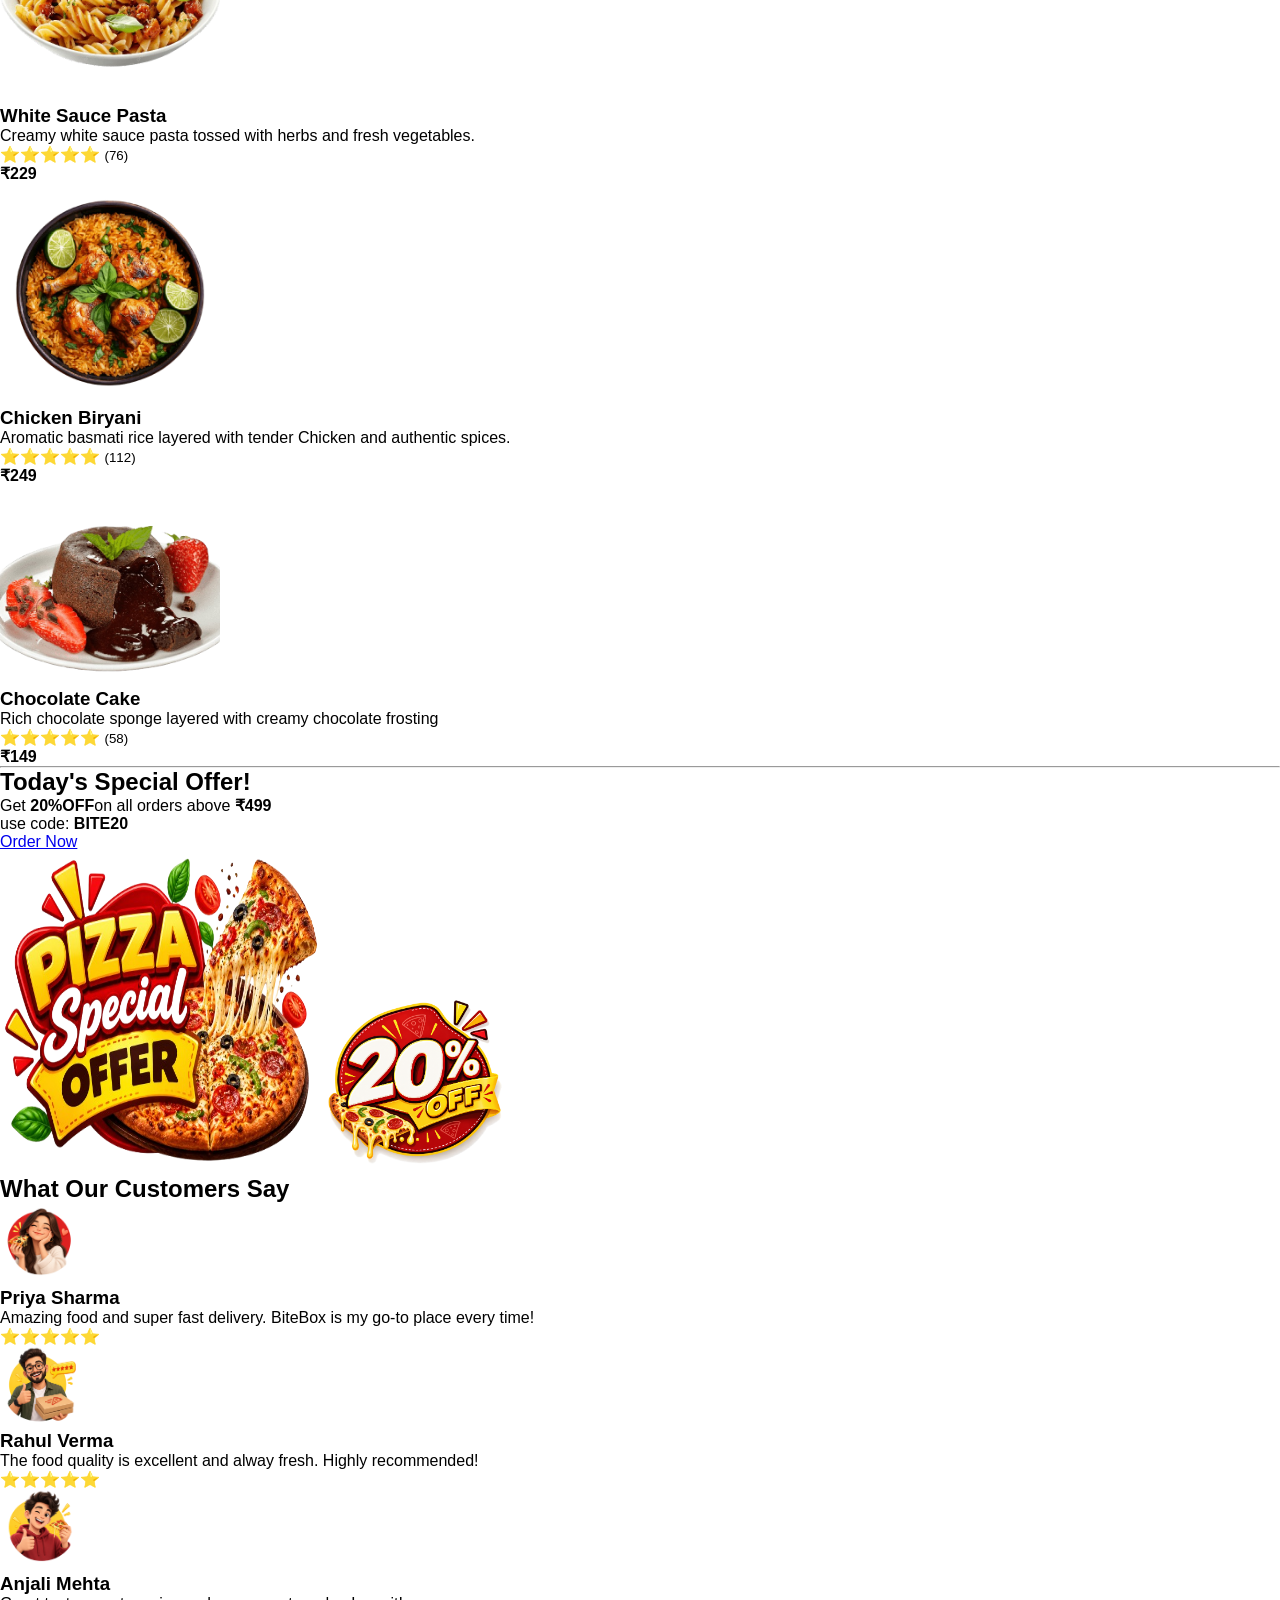
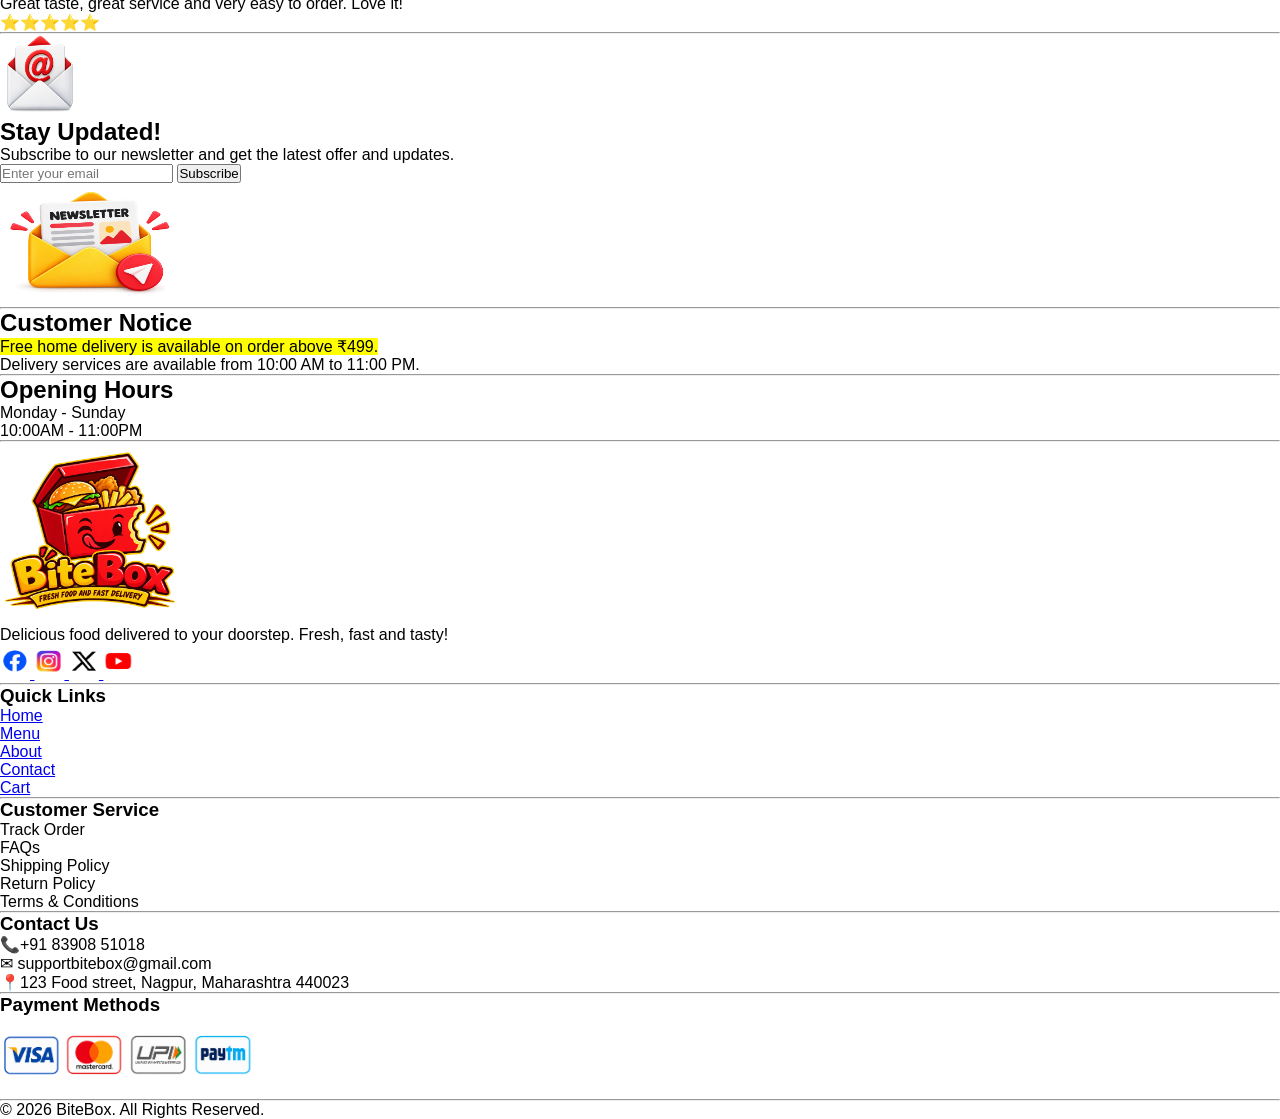
==== commit cd28f87a: "Redesigned the home, menu and about page" ====
--- a/index.html
+++ b/index.html
@@ -5,27 +5,28 @@
     <meta name="viewport" content="width=device-width, initial-scale=1.0" />
     <title>BiteBox</title>
   </head>
+  <link rel="stylesheet" href="css/style.css">
 
   <body>
     <header>
       <!-------------- Resturant Name -------------->
-      <img
+      <img class="logo"
         src="assets/images/BiteBox Logo1.png"
         alt="BiteBox Logo"
-        width="150"
       />
 
       <!-------------- navigation Menu -------------->
       <nav>
-        <a href="index.html">Home</a> | <a href="menu.html">Menu</a> |
+        <a href="index.html">Home</a> | 
+        <a href="menu.html">Menu</a> |
         <a href="about.html">About</a> |
         <a href="contact.html">Contact</a>
+        <img src="assets/images/cart.png" alt="cart" width="25px"> 
       </nav>
     </header>
 
     <!--------------- Main Section -------------->
     <main>
-    
       <section>
         <!-------------- Hero Section -------------->
         <h1>Delicious Food Delivered To Your Doorstep</h1>
@@ -40,43 +41,60 @@
       </section>
 
       <hr />
-      
+
       <!-------------- Why Choose BiteBox -------------->
       <section>
         <h2>Why Choose BiteBox</h2>
 
         <article>
-          <img src="assets/images/Fresh ingredients.png" alt="Fresh Ingredients" width="100px">
+          <img
+            src="assets/images/Fresh ingredients.png"
+            alt="Fresh Ingredients"
+            width="100px"
+          />
           <h3>Fresh Ingredients</h3>
-          <p>Every meal is prepared using fresh vegetables and premium quality ingredients. 
-          </p>
-        </article>
-
-        <article>
-          <img src="assets/images/Fast Delivery.png" alt="Fast Delivery" width="100px">
+          <p>
+            Every meal is prepared using fresh vegetables and premium quality
+            ingredients.
+          </p>
+        </article>
+
+        <article>
+          <img
+            src="assets/images/Fast Delivery.png"
+            alt="Fast Delivery"
+            width="100px"
+          />
           <h3>Fast Delivery</h3>
-          <p>
-            Get your favorite meals delivered quickly to your doorstep.
-          </p>
-        </article>
-
-        <article>
-          <img src="assets/images/Hygienic Kitchen.png" alt="Hygienic Kitchen" width="100px">
+          <p>Get your favorite meals delivered quickly to your doorstep.</p>
+        </article>
+
+        <article>
+          <img
+            src="assets/images/Hygienic Kitchen.png"
+            alt="Hygienic Kitchen"
+            width="100px"
+          />
           <h3>Hygienic Kitchen</h3>
           <p>
-            Our meals are prepared under strict hygiene standards by experienced chefs.
-          </p>
-        </article>
-
-        <article>
-          <img src="assets/images/Easy Online Ordering.png" alt="Easy Online Ordering" width="100px">
+            Our meals are prepared under strict hygiene standards by experienced
+            chefs.
+          </p>
+        </article>
+
+        <article>
+          <img
+            src="assets/images/Easy Online Ordering.png"
+            alt="Easy Online Ordering"
+            width="100px"
+          />
           <h3>Easy Online Ordering</h3>
           <p>
-            Browse the menu, place your order, and enjoy your meal with just a few clicks.
-          </p>
-        </article>
-      </section>
-
+            Browse the menu, place your order, and enjoy your meal with just a
+            few clicks.
+          </p>
+        </article>
+      </section>
 
       <!-------------- About Section -------------->
       <section>
@@ -113,135 +131,182 @@
       </section>
 
       <!-------------- Feature Section -------------->
-      <Section id="popular dishes">
+      <section id="popular dishes">
         <h2>Populaer Dishes</h2>
         <article>
-          <img src="assets/images/Pizza.png" alt="Cheese Pizza" width="220px">
+          <img src="assets/images/Pizza.png" alt="Cheese Pizza" width="220px" />
           <h3>Cheese Pizza</h3>
-          <p>
-            Loaded with fresh vegetables and mozzorarella
-          </p>
-          <p> <span>⭐⭐⭐⭐⭐</span> <small>(126)</small></p>
+          <p>Loaded with fresh vegetables and mozzorarella</p>
+          <p><span>⭐⭐⭐⭐⭐</span> <small>(126)</small></p>
           <p><strong>₹249</strong></p>
         </article>
 
         <article>
-          <img src="assets/images/Burger.png" alt="Chicken Burger" width="220px">
+          <img
+            src="assets/images/Burger.png"
+            alt="Chicken Burger"
+            width="220px"
+          />
           <h3>Chicken Burger</h3>
-          <p>
-            Crispy chicken patty served with fresh lettuce and cheese.
-          </p>
-          <p> <span>⭐⭐⭐⭐⭐</span> <small>(99)</small></p>
+          <p>Crispy chicken patty served with fresh lettuce and cheese.</p>
+          <p><span>⭐⭐⭐⭐⭐</span> <small>(99)</small></p>
           <p><strong>₹199</strong></p>
         </article>
 
         <article>
-          <img src="assets/images/pasta.png" alt="White Sauce Pasta" width="220px">
+          <img
+            src="assets/images/pasta.png"
+            alt="White Sauce Pasta"
+            width="220px"
+          />
           <h3>White Sauce Pasta</h3>
           <p>
             Creamy white sauce pasta tossed with herbs and fresh vegetables.
           </p>
-          <p> <span>⭐⭐⭐⭐⭐</span> <small>(76)</small></p>
+          <p><span>⭐⭐⭐⭐⭐</span> <small>(76)</small></p>
           <p><strong>₹229</strong></p>
         </article>
 
         <article>
-          <img src="assets/images/Biryani.png" alt="Chicken Biryani " width="220px">
+          <img
+            src="assets/images/Biryani.png"
+            alt="Chicken Biryani "
+            width="220px"
+          />
           <h3>Chicken Biryani</h3>
           <p>
-            Aromatic basmati rice layered with tender Chicken and authentic spices.
-          </p>
-          <p> <span>⭐⭐⭐⭐⭐</span> <small>(112)</small></p>
+            Aromatic basmati rice layered with tender Chicken and authentic
+            spices.
+          </p>
+          <p><span>⭐⭐⭐⭐⭐</span> <small>(112)</small></p>
           <p><strong>₹249</strong></p>
         </article>
 
         <article>
-          <img src="assets/images/Chocolate Cake.png" alt="Chicken Biryani " width="220px">
+          <img
+            src="assets/images/Chocolate Cake.png"
+            alt="Chicken Biryani "
+            width="220px"
+          />
           <h3>Chocolate Cake</h3>
-          <p>
-            Rich chocolate sponge layered with creamy chocolate frosting 
-          </p>
-          <p> <span>⭐⭐⭐⭐⭐</span> <small>(58)</small></p>
+          <p>Rich chocolate sponge layered with creamy chocolate frosting</p>
+          <p><span>⭐⭐⭐⭐⭐</span> <small>(58)</small></p>
           <p><strong>₹149</strong></p>
         </article>
-
-      </Section>
-
-      <hr>
+      </section>
+
+      <hr />
 
       <!-------------- Today's Special Offers -------------->
       <section id="Offer">
-        
         <div class="offer-content">
           <h2>Today's Special Offer!</h2>
-          <p>Get <strong>20%OFF</strong>on all orders above <strong>₹499</strong></p>
+          <p>
+            Get <strong>20%OFF</strong>on all orders above <strong>₹499</strong>
+          </p>
           <p>use code: <strong>BITE20</strong></p>
           <a href="menu.html">Order Now</a>
         </div>
 
         <div class="Offer image">
-          <img src="assets/images/pizza offer.png" alt="Special Offer Pizza" width="320px" height="320px">
-
-          <img src="assets/images/offer badge.png" alt="20%OFF" width="180px" height="180px">
+          <img
+            src="assets/images/pizza offer.png"
+            alt="Special Offer Pizza"
+            width="320px"
+            height="320px"
+          />
+
+          <img
+            src="assets/images/offer badge.png"
+            alt="20%OFF"
+            width="180px"
+            height="180px"
+          />
         </div>
       </section>
-      
+
       <!-------------- Customers Review -------------->
       <section id="Reviews">
         <h2>What Our Customers Say</h2>
 
         <article>
-          <img src="assets/images/Customer 1.png" alt="Priya Sharma" width="80px" height="80px">
+          <img
+            src="assets/images/Customer 1.png"
+            alt="Priya Sharma"
+            width="80px"
+            height="80px"
+          />
           <h3>Priya Sharma</h3>
-          <p>Amazing food and super fast delivery.
-            BiteBox is my go-to place every time!
-          </p>
-          <P><span>⭐⭐⭐⭐⭐</span></P>
-        </article>
-
-        <article>
-          <img src="assets/images/Customer 2.png" alt="Rahul Verma" width="80px" height="80px">
+          <p>
+            Amazing food and super fast delivery. BiteBox is my go-to place
+            every time!
+          </p>
+          <p><span>⭐⭐⭐⭐⭐</span></p>
+        </article>
+
+        <article>
+          <img
+            src="assets/images/Customer 2.png"
+            alt="Rahul Verma"
+            width="80px"
+            height="80px"
+          />
           <h3>Rahul Verma</h3>
-          <p>The  food quality is excellent and alway fresh.
-            Highly recommended!
-          </p>
-          <P><span>⭐⭐⭐⭐⭐</span></P>
-        </article>
-
-        <article>
-          <img src="assets/images/Customer 3.png" alt="Anjali Mehta" width="80px" height="80px">
+          <p>
+            The food quality is excellent and alway fresh. Highly recommended!
+          </p>
+          <p><span>⭐⭐⭐⭐⭐</span></p>
+        </article>
+
+        <article>
+          <img
+            src="assets/images/Customer 3.png"
+            alt="Anjali Mehta"
+            width="80px"
+            height="80px"
+          />
           <h3>Anjali Mehta</h3>
-          <p>Great taste, great service and very easy to order. Love it!
-          </p>
-          <P><span>⭐⭐⭐⭐⭐</span></P>
-        </article>
-      </section>
-      <hr>
+          <p>Great taste, great service and very easy to order. Love it!</p>
+          <p><span>⭐⭐⭐⭐⭐</span></p>
+        </article>
+      </section>
+      <hr />
 
       <!-------------- Newsletter -------------->
       <section id="Newsletter">
         <div class="Newsletter-content">
-          <img src="assets/images/Emaill icon.png" alt="Newsletter icon" width="80px" height="80px">
+          <img
+            src="assets/images/Emaill icon.png"
+            alt="Newsletter icon"
+            width="80px"
+            height="80px"
+          />
           <div>
             <h2>Stay Updated!</h2>
-            <p>Subscribe to our newsletter and get the latest offer and updates.</p>
+            <p>
+              Subscribe to our newsletter and get the latest offer and updates.
+            </p>
           </div>
         </div>
 
         <div class="newsletter-form">
-          <input type="email" placeholder="Enter your email">
+          <input type="email" placeholder="Enter your email" />
           <button>Subscribe</button>
         </div>
 
         <div class="newsletter-image">
-          <img src="assets/images/Newsletter.png" alt="Newsletter food " width="180px" height="120px">
+          <img
+            src="assets/images/Newsletter.png"
+            alt="Newsletter food "
+            width="180px"
+            height="120px"
+          />
         </div>
       </section>
-
 
       <!-------------- Customer Notice -------------->
       <aside>
-        <hr/>
+        <hr />
         <h2>Customer Notice</h2>
         <p>
           <mark> Free home delivery is available on order above ₹499. </mark>
@@ -249,7 +314,7 @@
 
         <p>Delivery services are available from 10:00 AM to 11:00 PM.</p>
       </aside>
-      <hr>
+      <hr />
 
       <!-------------- Opening Hours Section -------------->
       <section>
@@ -261,30 +326,52 @@
         </p>
       </section>
     </main>
-    <hr>
+    <hr />
     <!-------------- Footer Section -------------->
     <footer>
       <section>
-        <img src="assets/images/BiteBox Logo1.png" alt="BiteBox Logo" width="180px">
-        <p>Delicious food delivered to your doorstep.
-          Fresh, fast and tasty!
-        </p>
+        <img
+          src="assets/images/BiteBox Logo1.png"
+          alt="BiteBox Logo"
+          width="180px"
+        />
+        <p>Delicious food delivered to your doorstep. Fresh, fast and tasty!</p>
 
         <a href="https://www.facebook.com/">
-          <img src="assets/images/Facebook.png" alt="Facebook" width="30" height="35">  
+          <img
+            src="assets/images/Facebook.png"
+            alt="Facebook"
+            width="30"
+            height="35"
+          />
         </a>
         <a href="https://www.instagram.com/?hl=en">
-          <img src="assets/images/Instagram.png" alt="Instagram" width="30" height="35">  
+          <img
+            src="assets/images/Instagram.png"
+            alt="Instagram"
+            width="30"
+            height="35"
+          />
         </a>
         <a href="https://x.com/">
-          <img src="assets/images/twitter.png" alt="Twitter" width="30" height="35">  
+          <img
+            src="assets/images/twitter.png"
+            alt="Twitter"
+            width="30"
+            height="35"
+          />
         </a>
         <a href="https://www.youtube.com/">
-          <img src="assets/images/Youtube.png" alt="youTube" width="30" height="35">  
+          <img
+            src="assets/images/Youtube.png"
+            alt="youTube"
+            width="30"
+            height="35"
+          />
         </a>
       </section>
-      
-      <hr>
+
+      <hr />
       <!-------------- Quick Links -------------->
       <section>
         <h3>Quick Links</h3>
@@ -296,8 +383,8 @@
           <li><a href="cart.html">Cart</a></li>
         </ul>
       </section>
-      
-      <hr>
+
+      <hr />
       <!-------------- Customer Service -------------->
       <section>
         <h3>Customer Service</h3>
@@ -310,27 +397,26 @@
         </ul>
       </section>
 
-      <hr>
-     <!-------------- Customer Service -------------->
-     <section>
-      <h3>Contact Us</h3>
-      <p>📞+91 83908 51018</p>
-      <p>✉ supportbitebox@gmail.com</p>
-      <p>📍123 Food street, Nagpur, Maharashtra 440023 </p>
-     </section>
-
-     <hr>
-     <!-------------- Payment methods -------------->
-     <section>
-      <h3>Payment Methods</h3>
-      <img src="assets/images/Visa.png" alt="Visa" width="60px">
-      <img src="assets/images/Mastercard.png" alt="Mastercard" width="60px">
-      <img src="assets/images/UPI.png" alt="UPI" width="60px">
-      <img src="assets/images/paytm.png" alt="Paytm" width="60px">
-     </section>
-     <hr>
-     <p>© 2026 BiteBox. All Rights Reserved.</p>
-     
+      <hr />
+      <!-------------- Customer Service -------------->
+      <section>
+        <h3>Contact Us</h3>
+        <p>📞+91 83908 51018</p>
+        <p>✉ supportbitebox@gmail.com</p>
+        <p>📍123 Food street, Nagpur, Maharashtra 440023</p>
+      </section>
+
+      <hr />
+      <!-------------- Payment methods -------------->
+      <section>
+        <h3>Payment Methods</h3>
+        <img src="assets/images/Visa.png" alt="Visa" width="60px" />
+        <img src="assets/images/Mastercard.png" alt="Mastercard" width="60px" />
+        <img src="assets/images/UPI.png" alt="UPI" width="60px" />
+        <img src="assets/images/paytm.png" alt="Paytm" width="60px" />
+      </section>
+      <hr />
+      <p>© 2026 BiteBox. All Rights Reserved.</p>
     </footer>
   </body>
 </html>
--- a/css/style.css
+++ b/css/style.css
@@ -0,0 +1,19 @@
+*{
+    padding: 0;
+    margin: 0;
+    box-sizing: border-box;
+    font-family: Arial, Helvetica, sans-serif;
+}
+
+/* ----------header-------- */
+header{
+    background-color: #ffffff;
+    padding: 20px;
+    border-bottom: 2px solid #e5e5e5;
+}
+
+.logo{
+    width: 170px;
+    height: auto;
+    
+}
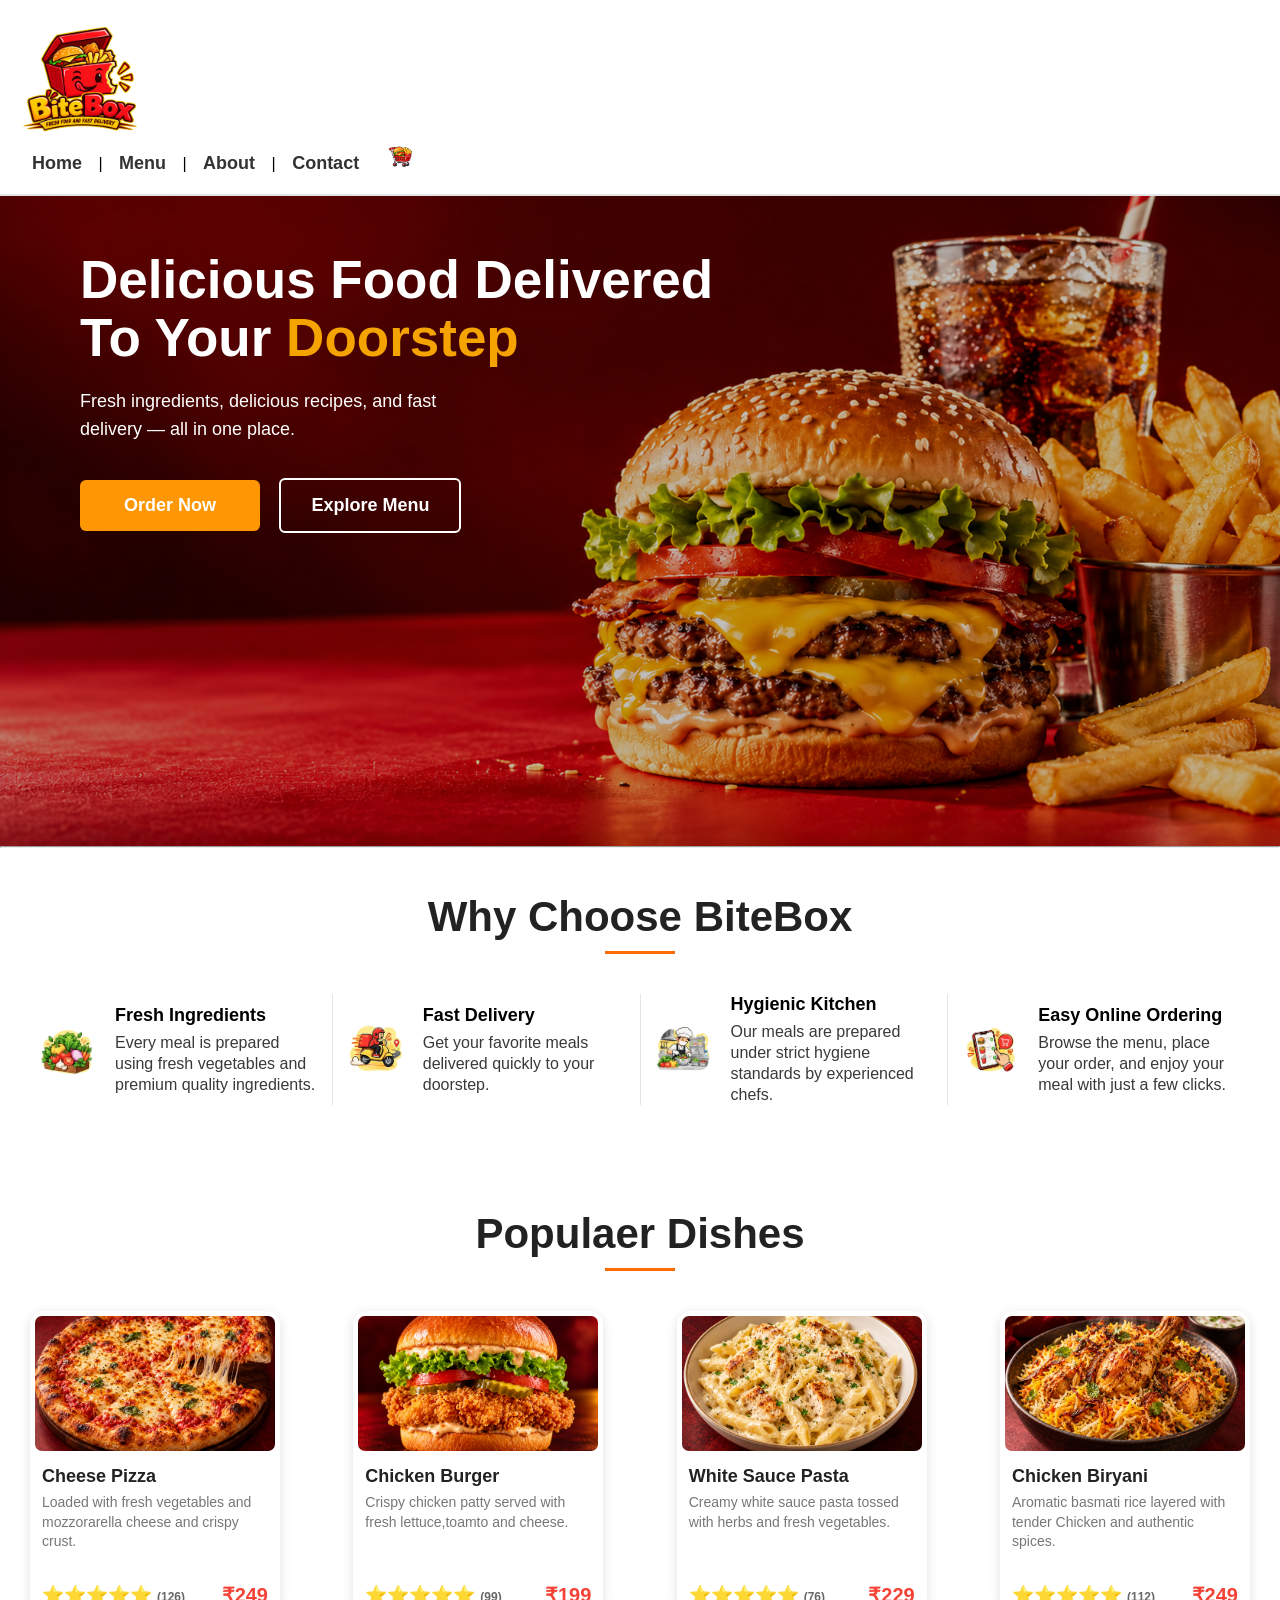
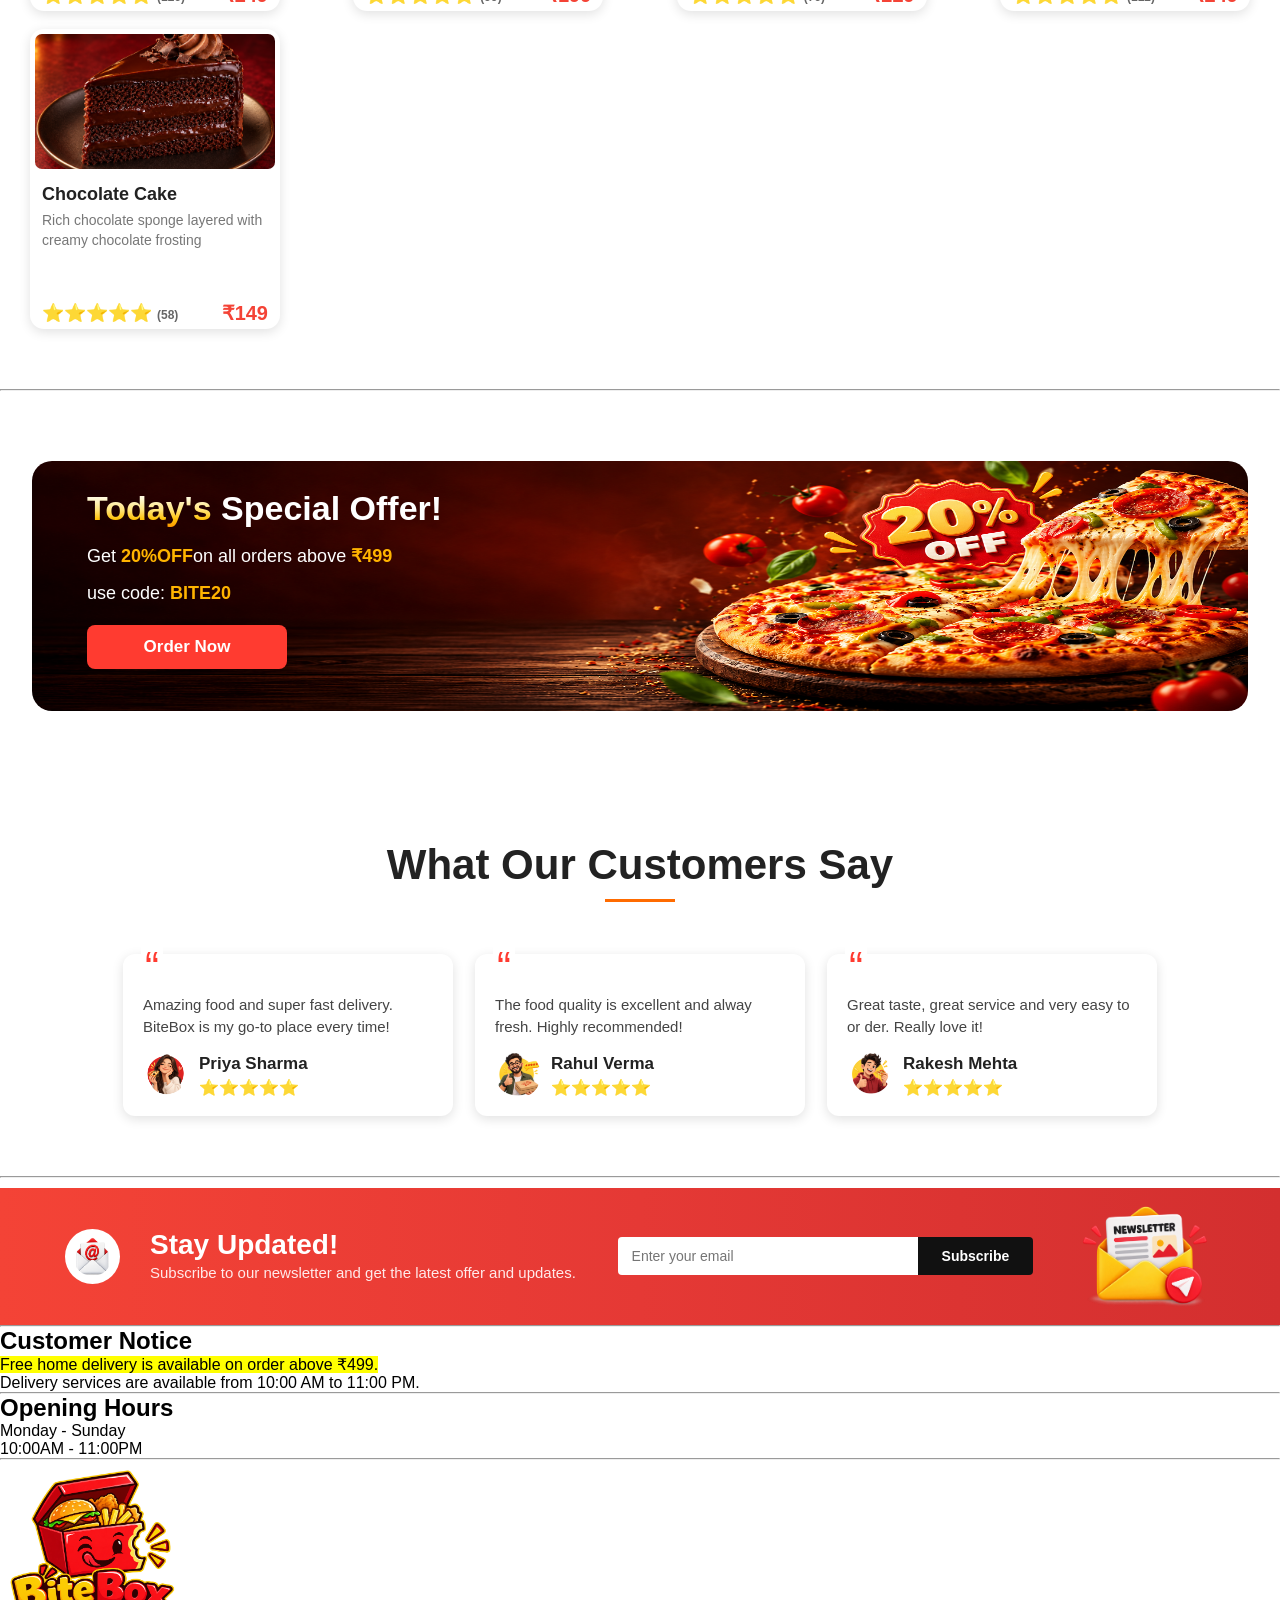
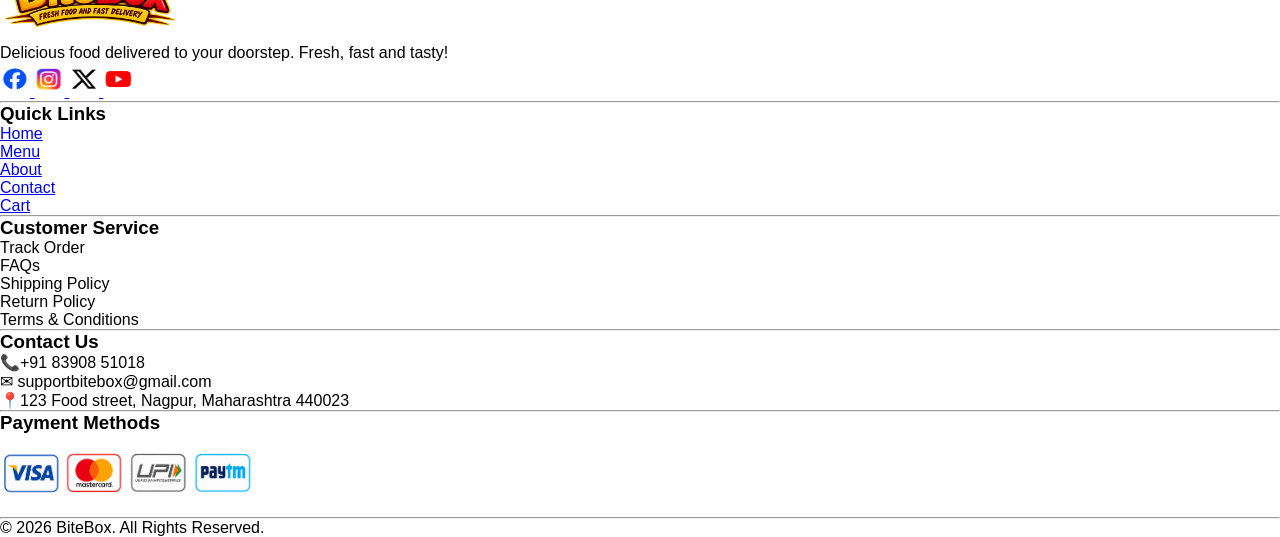
==== commit d46450cc: "added CSS" ====
--- a/index.html
+++ b/index.html
@@ -4,141 +4,132 @@
     <meta charset="UTF-8" />
     <meta name="viewport" content="width=device-width, initial-scale=1.0" />
     <title>BiteBox</title>
+    <link rel="stylesheet" href="css/style.css" />
+    <link rel="preconnect" href="https://fonts.googleapis.com" />
+    <link rel="preconnect" href="https://fonts.gstatic.com" crossorigin />
+    <link
+      href="https://fonts.googleapis.com/css2?family=Great+Vibes&family
+    =Montserrat:wght@400;600;700;800&family=Pacifico&family=Poppins:wght@300;
+    400;500;600;700&display=swap"
+      rel="stylesheet"
+    />
   </head>
-  <link rel="stylesheet" href="css/style.css">
 
   <body>
     <header>
       <!-------------- Resturant Name -------------->
-      <img class="logo"
+      <img
+        class="logo"
         src="assets/images/BiteBox Logo1.png"
         alt="BiteBox Logo"
       />
 
       <!-------------- navigation Menu -------------->
       <nav>
-        <a href="index.html">Home</a> | 
-        <a href="menu.html">Menu</a> |
+        <a href="index.html">Home</a> | <a href="menu.html">Menu</a> |
         <a href="about.html">About</a> |
         <a href="contact.html">Contact</a>
-        <img src="assets/images/cart.png" alt="cart" width="25px"> 
+        <a href="cart.html"
+          ><img src="assets/images/cart.png" alt="cart" width="25px"
+        /></a>
       </nav>
     </header>
-
     <!--------------- Main Section -------------->
     <main>
-      <section>
+      <section id="home-hero">
         <!-------------- Hero Section -------------->
-        <h1>Delicious Food Delivered To Your Doorstep</h1>
+        <h1>Delicious Food Delivered To Your <span>Doorstep</span></h1>
         <p>
           Fresh ingredients, delicious recipes, and fast delivery — all in one
           place.
         </p>
 
-        <a href="menu.html">Order Now</a>
-        |
-        <a href="menu.html">Explore Menu</a>
+        <div class="hero-buttons">
+          <a href="menu.html" class="order-button">Order Now</a>
+
+          <a href="menu.html" class="menu-button">Explore Menu</a>
+        </div>
       </section>
 
       <hr />
 
       <!-------------- Why Choose BiteBox -------------->
-      <section>
+      <section id="features">
         <h2>Why Choose BiteBox</h2>
-
-        <article>
-          <img
-            src="assets/images/Fresh ingredients.png"
-            alt="Fresh Ingredients"
-            width="100px"
-          />
-          <h3>Fresh Ingredients</h3>
-          <p>
-            Every meal is prepared using fresh vegetables and premium quality
-            ingredients.
-          </p>
-        </article>
-
-        <article>
-          <img
-            src="assets/images/Fast Delivery.png"
-            alt="Fast Delivery"
-            width="100px"
-          />
-          <h3>Fast Delivery</h3>
-          <p>Get your favorite meals delivered quickly to your doorstep.</p>
-        </article>
-
-        <article>
-          <img
-            src="assets/images/Hygienic Kitchen.png"
-            alt="Hygienic Kitchen"
-            width="100px"
-          />
-          <h3>Hygienic Kitchen</h3>
-          <p>
-            Our meals are prepared under strict hygiene standards by experienced
-            chefs.
-          </p>
-        </article>
-
-        <article>
-          <img
-            src="assets/images/Easy Online Ordering.png"
-            alt="Easy Online Ordering"
-            width="100px"
-          />
-          <h3>Easy Online Ordering</h3>
-          <p>
-            Browse the menu, place your order, and enjoy your meal with just a
-            few clicks.
-          </p>
-        </article>
-      </section>
-
-      <!-------------- About Section -------------->
-      <section>
-        <h2>About BiteBox</h2>
-        <p>
-          BiteBox is your one-stop destination for delicious meals prepared
-          using fresh ingredients and delivered quickly to your doorstep.
-        </p>
-      </section>
-
-      <!-------------- Restaurant Story -------------->
-      <section>
-        <hr />
-        <h2>Our Story</h2>
-
-        <p>
-          BiteBox started with a simple mission—to serve fresh, delicious meals
-          prepared with quality ingredients and delivered with exceptional
-          service. Every meal is crafted with care to bring happiness to our
-          customers.
-        </p>
-      </section>
-
-      <!--------------Chef's Message -------------->
-      <section>
-        <hr />
-        <h2>Chef's Message</h2>
-        <p>
-          <em>
-            Every dish at BiteBox is prepared with fresh ingredients, authentic
-            reccipes and a passion for delivering memorable dining experience.
-          </em>
-        </p>
+        <div>
+          <article>
+            <img
+              src="assets/images/Fresh ingredients.png"
+              alt="Fresh Ingredients"
+              width="100px"
+            />
+            <div>
+              <h3>Fresh Ingredients</h3>
+              <p>
+                Every meal is prepared using fresh vegetables and premium
+                quality ingredients.
+              </p>
+            </div>
+          </article>
+
+          <article>
+            <img
+              src="assets/images/Fast Delivery.png"
+              alt="Fast Delivery"
+              width="100px"
+            />
+            <div>
+              <h3>Fast Delivery</h3>
+              <p>Get your favorite meals delivered quickly to your doorstep.</p>
+            </div>
+          </article>
+
+          <article>
+            <img
+              src="assets/images/Hygienic Kitchen.png"
+              alt="Hygienic Kitchen"
+              width="100px"
+            />
+            <div>
+              <h3>Hygienic Kitchen</h3>
+              <p>
+                Our meals are prepared under strict hygiene standards by
+                experienced chefs.
+              </p>
+            </div>
+          </article>
+
+          <article>
+            <img
+              src="assets/images/Easy Online Ordering.png"
+              alt="Easy Online Ordering"
+              width="100px"
+            />
+            <div>
+              <h3>Easy Online Ordering</h3>
+              <p>
+                Browse the menu, place your order, and enjoy your meal with just
+                a few clicks.
+              </p>
+            </div>
+          </article>
+        </div>
       </section>
 
       <!-------------- Feature Section -------------->
-      <section id="popular dishes">
+      <section id="popular-dishes">
         <h2>Populaer Dishes</h2>
         <article>
           <img src="assets/images/Pizza.png" alt="Cheese Pizza" width="220px" />
           <h3>Cheese Pizza</h3>
-          <p>Loaded with fresh vegetables and mozzorarella</p>
-          <p><span>⭐⭐⭐⭐⭐</span> <small>(126)</small></p>
-          <p><strong>₹249</strong></p>
+          <p>
+            Loaded with fresh vegetables and mozzorarella cheese and crispy
+            crust.
+          </p>
+          <div class="details">
+            <p class="rating"><span>⭐⭐⭐⭐⭐</span> <small>(126)</small></p>
+            <p class="price"><strong>₹249</strong></p>
+          </div>
         </article>
 
         <article>
@@ -148,9 +139,13 @@
             width="220px"
           />
           <h3>Chicken Burger</h3>
-          <p>Crispy chicken patty served with fresh lettuce and cheese.</p>
-          <p><span>⭐⭐⭐⭐⭐</span> <small>(99)</small></p>
-          <p><strong>₹199</strong></p>
+          <p>
+            Crispy chicken patty served with fresh lettuce,toamto and cheese.
+          </p>
+          <div class="details">
+            <p class="rating"><span>⭐⭐⭐⭐⭐</span> <small>(99)</small></p>
+            <p class="price"><strong>₹199</strong></p>
+          </div>
         </article>
 
         <article>
@@ -163,8 +158,10 @@
           <p>
             Creamy white sauce pasta tossed with herbs and fresh vegetables.
           </p>
-          <p><span>⭐⭐⭐⭐⭐</span> <small>(76)</small></p>
-          <p><strong>₹229</strong></p>
+          <div class="details">
+            <p class="rating"><span>⭐⭐⭐⭐⭐</span> <small>(76)</small></p>
+            <p class="price"><strong>₹229</strong></p>
+          </div>
         </article>
 
         <article>
@@ -178,8 +175,10 @@
             Aromatic basmati rice layered with tender Chicken and authentic
             spices.
           </p>
-          <p><span>⭐⭐⭐⭐⭐</span> <small>(112)</small></p>
-          <p><strong>₹249</strong></p>
+          <div class="details">
+            <p class="rating"><span>⭐⭐⭐⭐⭐</span> <small>(112)</small></p>
+            <p class="price"><strong>₹249</strong></p>
+          </div>
         </article>
 
         <article>
@@ -190,91 +189,74 @@
           />
           <h3>Chocolate Cake</h3>
           <p>Rich chocolate sponge layered with creamy chocolate frosting</p>
-          <p><span>⭐⭐⭐⭐⭐</span> <small>(58)</small></p>
-          <p><strong>₹149</strong></p>
+          <div class="details">
+            <p class="rating"><span>⭐⭐⭐⭐⭐</span> <small>(58)</small></p>
+            <p class="price"><strong>₹149</strong></p>
+          </div>
         </article>
       </section>
 
       <hr />
 
       <!-------------- Today's Special Offers -------------->
-      <section id="Offer">
+      <section id="offer">
         <div class="offer-content">
-          <h2>Today's Special Offer!</h2>
+          <h2><span>Today's</span> Special Offer!</h2>
           <p>
             Get <strong>20%OFF</strong>on all orders above <strong>₹499</strong>
           </p>
           <p>use code: <strong>BITE20</strong></p>
           <a href="menu.html">Order Now</a>
         </div>
-
-        <div class="Offer image">
-          <img
-            src="assets/images/pizza offer.png"
-            alt="Special Offer Pizza"
-            width="320px"
-            height="320px"
-          />
-
-          <img
-            src="assets/images/offer badge.png"
-            alt="20%OFF"
-            width="180px"
-            height="180px"
-          />
-        </div>
       </section>
 
       <!-------------- Customers Review -------------->
-      <section id="Reviews">
+      <section id="reviews">
         <h2>What Our Customers Say</h2>
 
         <article>
-          <img
-            src="assets/images/Customer 1.png"
-            alt="Priya Sharma"
-            width="80px"
-            height="80px"
-          />
-          <h3>Priya Sharma</h3>
           <p>
             Amazing food and super fast delivery. BiteBox is my go-to place
             every time!
           </p>
-          <p><span>⭐⭐⭐⭐⭐</span></p>
-        </article>
-
-        <article>
-          <img
-            src="assets/images/Customer 2.png"
-            alt="Rahul Verma"
-            width="80px"
-            height="80px"
-          />
-          <h3>Rahul Verma</h3>
+          <div class="customer">
+            <img src="assets/images/Customer 1.png" alt="Priya Sharma" />
+            <div>
+              <h3>Priya Sharma</h3>
+              <p><span>⭐⭐⭐⭐⭐</span></p>
+            </div>
+          </div>
+        </article>
+
+        <article>
           <p>
             The food quality is excellent and alway fresh. Highly recommended!
           </p>
-          <p><span>⭐⭐⭐⭐⭐</span></p>
-        </article>
-
-        <article>
-          <img
-            src="assets/images/Customer 3.png"
-            alt="Anjali Mehta"
-            width="80px"
-            height="80px"
-          />
-          <h3>Anjali Mehta</h3>
-          <p>Great taste, great service and very easy to order. Love it!</p>
-          <p><span>⭐⭐⭐⭐⭐</span></p>
+          <div class="customer">
+            <img src="assets/images/Customer 2.png" alt="Rahul Verma" />
+            <div>
+              <h3>Rahul Verma</h3>
+              <p><span>⭐⭐⭐⭐⭐</span></p>
+            </div>
+          </div>
+        </article>
+
+        <article>
+          <p>Great taste, great service and very easy to or der. Really love it!</p>
+          <div class="customer">
+            <img src="assets/images/Customer 3.png" alt="Rakesh Mehta" />
+            <div>
+              <h3>Rakesh Mehta</h3>
+              <p><span>⭐⭐⭐⭐⭐</span></p>
+            </div>
+          </div>
         </article>
       </section>
       <hr />
 
       <!-------------- Newsletter -------------->
-      <section id="Newsletter">
-        <div class="Newsletter-content">
+      <section id="newsletter">
+        <div class="newsletter-content">
           <img
             src="assets/images/Emaill icon.png"
             alt="Newsletter icon"
--- a/css/style.css
+++ b/css/style.css
@@ -1,19 +1,714 @@
-*{
-    padding: 0;
-    margin: 0;
-    box-sizing: border-box;
-    font-family: Arial, Helvetica, sans-serif;
-}
-
-/* ----------header-------- */
-header{
-    background-color: #ffffff;
-    padding: 20px;
-    border-bottom: 2px solid #e5e5e5;
-}
-
-.logo{
-    width: 170px;
-    height: auto;
-    
+* {
+  padding: 0;
+  margin: 0;
+  box-sizing: border-box;
+  font-family: Arial, Helvetica, sans-serif;
+}
+/* -------------------------home-hero---------------------------- */
+header {
+  background-color: #ffffff;
+  padding: 20px;
+  border-bottom: 2px solid #e5e5e5;
+}
+
+.logo {
+  width: 120px;
+  height: auto;
+}
+
+/* ----------navbar-------- */
+nav a {
+  text-decoration: none;
+  color: #333333;
+  font-size: 18px;
+  font-weight: 600;
+  margin: 0 12px;
+}
+nav a:hover {
+  color: #ff6b00;
+  text-decoration: underline;
+}
+
+#home-hero {
+  background-image: url(../assets/images/home-hero.png);
+  background-repeat: no-repeat;
+  background-position: center;
+  background-size: cover;
+  height: 650px;
+  padding: 55px 80px;
+}
+
+#home-hero h1 {
+  color: white;
+  font-family: "Montserrat", sans-serif;
+  font-size: 53px;
+  font-weight: 800;
+  line-height: 58px;
+  width: 650px;
+  margin-bottom: 20px;
+}
+
+#home-hero h1 span {
+  color: #f5a300;
+}
+
+#home-hero p {
+  color: white;
+  font-size: 18px;
+  line-height: 28px;
+  width: 420px;
+  margin-bottom: 35px;
+}
+
+.hero-buttons {
+  margin-top: 35px;
+}
+
+.hero-buttons a {
+  display: inline-block;
+  min-width: 180px;
+  padding: 15px 30px;
+  text-align: center;
+  text-decoration: none;
+  font-size: 18px;
+  font-weight: 600;
+  border-radius: 6px;
+  transition: 0.3s;
+}
+.order-button {
+  background-color: #ff9603;
+  color: white;
+  margin-right: 15px;
+}
+.menu-button {
+  background-color: transparent;
+  color: white;
+  border: 2px solid white;
+}
+
+.order-button:hover {
+  background-color: #d32f2f;
+}
+.menu-button:hover {
+  background-color: white;
+  color: #222;
+}
+
+/* -------------------------menu-hero---------------------------- */
+#menu-hero {
+  background-image: url(../assets/images/menu-hero.png);
+  background-repeat: no-repeat;
+  background-position: center;
+  background-size: cover;
+  height: 320px;
+  text-align: center;
+  padding-top: 65px;
+}
+#menu-hero h1 {
+  font-family: "Great Vibes", cursive;
+  font-size: 56px;
+  line-height: 60px;
+  font-weight: 400;
+  color: white;
+  text-align: center;
+  text-shadow: 2px 2px 8px #ff9603;
+  margin-bottom: 10px;
+}
+#menu-hero p {
+  color: white;
+  font-size: 20px;
+  line-height: 34px;
+  width: 700px;
+  text-align: center;
+  margin: 0 auto 35px;
+}
+#browse-categories {
+  background-color: white;
+  padding: 60px 80px;
+  text-align: center;
+}
+#browse-categories h2 {
+  font-size: 40px;
+  font-weight: 700;
+  color: #222222;
+  margin-bottom: 50px;
+  position: relative;
+  display: inline-block;
+}
+
+#browse-categories > div {
+  display: flex;
+  justify-content: center;
+  align-items: flex-start;
+  flex-wrap: wrap;
+  gap: 55px;
+}
+
+#browse-categories img {
+  border-radius: 50px;
+}
+
+/* -------------------------contact-hero---------------------------- */
+#contact-hero {
+  background-image: url(../assets/images/contact-hero.png);
+  background-repeat: no-repeat;
+  background-position: 100% 80%;
+  background-size: cover;
+  height: 350px;
+  padding: 60px 80px;
+  text-align: left;
+}
+
+#contact-hero h2 {
+  color: white;
+  font-size: 52px;
+  font-weight: 700;
+  margin-bottom: 10px;
+}
+#contact-hero h2 span {
+  color: #ff6b00;
+}
+#contact-hero h3 {
+  color: white;
+  font-size: 24px;
+  font-weight: 500;
+  margin-bottom: 20px;
+}
+#contact-hero hr {
+  width: 70px;
+  height: 4px;
+  background-color: #ff6b00;
+  border: none;
+  border-radius: 10px;
+  margin-bottom: 25px;
+}
+#contact-hero p {
+  color: white;
+  font-size: 18px;
+  line-height: 30px;
+  width: 460px;
+}
+
+/* -------------------------about-hero---------------------------- */
+
+#about-hero {
+  background-image: url(../assets/images/about-hero.png);
+  background-repeat: no-repeat;
+  background-position: center;
+  background-size: cover;
+  height: 320px;
+  padding: 60px 80px;
+  text-align: left;
+}
+#about-hero h2 {
+  color: white;
+  font-family: "Montserrat", sans-serif;
+  font-size: 72px;
+  font-weight: 700;
+  line-height: 54px;
+  margin-bottom: 10px;
+}
+#about-hero span {
+  font-family: "Allura", cursive;
+  color: #ff6b00;
+  font-size: 62px;
+  font-weight: 400;
+}
+#about-hero p {
+  color: white;
+  font-size: 22px;
+  font-weight: 400;
+  margin-bottom: 18px;
+}
+#about-hero hr {
+  width: 55px;
+  height: 3px;
+  background-color: #ff6b00;
+  border: none;
+  border-radius: 20px;
+}
+
+/* -------------------------cart-hero---------------------------- */
+
+#cart-hero {
+  background-image: url(../assets/images/cart-hero.png);
+  background-repeat: no-repeat;
+  background-position: center;
+  background-size: cover;
+  height: 320px;
+  padding: 60px 80px;
+  text-align: left;
+}
+#cart-hero h1 {
+  color: white;
+  font-family: "Lobster", cursive;
+  font-size: 58px;
+  font-weight: 400;
+  text-align: center;
+  text-shadow: 2px 2px 8px rgba(0, 0, 0, 0.5);
+  margin-bottom: 20px;
+}
+.divider {
+  text-align: center;
+  margin-bottom: 25px;
+}
+.divider hr {
+  display: inline-block;
+  width: 120px;
+  height: 3px;
+
+  background-color: #ff6b00;
+  border: none;
+  border-radius: 20px;
+  vertical-align: middle;
+}
+.divider img {
+  width: 34px;
+  height: 34px;
+  margin: 0 15px;
+  display: inline-block;
+  vertical-align: middle;
+}
+
+#cart-hero p {
+  color: white;
+  font-size: 16px;
+  line-height: 30px;
+  width: 720px;
+  margin: 0 auto;
+  text-align: center;
+}
+
+/* features section  */
+#features {
+  background-color: white;
+  padding: 45px 25px;
+  text-align: center;
+}
+#features > div {
+  display: flex;
+  justify-content: space-between;
+}
+#features h2 {
+  font-size: 42px;
+  font-weight: 700;
+  color: #222222;
+  margin: 0 auto 40px;
+}
+
+#features h2::after {
+  content: " ";
+  display: block;
+  width: 70px;
+  height: 3px;
+  background-color: #ff6b00;
+  margin: 10px auto 0;
+}
+
+#features article {
+  flex: 1;
+  min-width: 0;
+  padding: 0 15px;
+  display: flex;
+  align-items: center;
+  border-right: 1px solid #e5e5e5;
+}
+
+#features article:last-child {
+  border-right: none;
+}
+#features article img {
+  width: 55px;
+  height: 55px;
+  margin-right: 20px;
+  flex-shrink: 0;
+}
+#features article > div {
+  flex: 1;
+  min-width: 0;
+}
+#features article h3 {
+  font-size: 18px;
+  font-weight: 700;
+  color: black;
+  margin-bottom: 6px;
+  text-align: left;
+  white-space: nowrap;
+}
+#features article p {
+  font-size: 16px;
+  color: #3a3939;
+  line-height: 21px;
+  margin: 0;
+  text-align: left;
+}
+
+/* popular dishes section  */
+#popular-dishes {
+  background-color: white;
+  padding: 60px 30px;
+  display: flex;
+  flex-wrap: wrap;
+  justify-content: space-between;
+  gap: 18px;
+}
+#popular-dishes h2 {
+  width: 100%;
+  text-align: center;
+  font-size: 42px;
+  font-weight: 700;
+  color: #222222;
+  margin-bottom: 22px;
+  position: relative;
+}
+
+#popular-dishes h2::after {
+  content: "";
+  display: block;
+  width: 70px;
+  height: 3px;
+  background-color: #ff6b00;
+  margin: 10px auto 0;
+}
+
+#popular-dishes article {
+  display: flex;
+  flex-direction: column;
+  width: 250px;
+  height: 300px;
+  background-color: white;
+  border-radius: 14px;
+  overflow: hidden;
+  box-shadow: 0 3px 12px rgba(0, 0, 0, 0.12);
+}
+#popular-dishes article img {
+  width: 240px;
+  height: 135px;
+  object-fit: cover;
+  display: block;
+  margin: 5px;
+  border-radius: 7px;
+}
+#popular-dishes article h3 {
+  font-size: 18px;
+  font-weight: 700;
+  color: #222222;
+  margin: 10px 12px 6px;
+  text-align: left;
+}
+#popular-dishes article > p:first-of-type {
+  font-size: 14px;
+  color: #777777;
+  line-height: 1.4;
+  margin: 0 12px 10px;
+  text-align: left;
+}
+#popular-dishes .details {
+  display: flex;
+  justify-content: space-between;
+  align-items: center;
+  margin: auto 12px 0;
+  padding-bottom: 4px;
+}
+#popular-dishes .rating {
+  color: #f5a301;
+  font-size: 18px;
+  font-weight: 600;
+  margin: 0;
+}
+#popular-dishes .rating small {
+  color: #666666;
+  font-size: 12px;
+}
+#popular-dishes .price {
+  color: #f44336;
+  font-size: 20px;
+  font-weight: 700;
+  margin: 0;
+}
+#popular-dishes article:hover {
+  box-shadow: 0 8px 22px rgba(0, 0, 0, 0.18);
+  position: relative;
+  top: -5px;
+}
+
+/* offer section */
+#offer {
+  width: 95%;
+  height: 250px;
+  margin: 70px auto;
+  padding: 28px 55px;
+  box-sizing: border-box;
+  background-image: url(../assets/images/Pizzaoffer.png);
+  background-repeat: no-repeat;
+  background-size: 100% 100%;
+  background-position: center;
+  border-radius: 20px;
+}
+.offer-content {
+  width: 38%;
+}
+.offer-content h2 {
+  font-size: 34px;
+  font-weight: 800;
+  color: white;
+  line-height: 1.15;
+  margin-bottom: 15px;
+}
+.offer-content h2 span {
+  background: linear-gradient(
+    180deg,
+    #ffffff 0%,
+    #fff9d8 25%,
+    #ffe47a 55%,
+    #ffc107 80%,
+    #ff9800 100%
+  );
+  -webkit-background-clip: text;
+  -webkit-text-fill-color: transparent;
+  background-clip: text;
+}
+
+.offer-content p {
+  font-size: 18px;
+  color: white;
+  line-height: 1.5;
+  margin-bottom: 10px;
+}
+.offer-content strong {
+  color: #ffb400;
+}
+
+.offer-content a {
+  display: inline-block;
+  margin-top: 8px;
+  padding: 12px 32px;
+  background: #ff3b30;
+  color: white;
+  text-decoration: none;
+  font-size: 17px;
+  font-weight: 600;
+  border-radius: 8px;
+  width: 200px;
+  text-align: center;
+}
+
+.offer-content a:hover {
+  background-color: #d32f2f;
+}
+
+/* reviews section */
+#reviews{
+  background: white;
+  padding: 60px 30px;
+  display: flex;
+  flex-wrap: wrap;
+  justify-content: center;
+  gap: 22px;
+}
+#reviews h2{
+  width: 100%;
+  text-align: center;
+  font-size: 42px;
+  font-weight: 700;
+  color: #222222;
+  margin-bottom: 30px;
+  position: relative;
+}
+#reviews h2::after{
+  content: "";
+  display: block;
+  width: 70px;
+  height: 3px;
+  background: #ff6b00;
+  margin: 10px auto 0;
+}
+
+#reviews article{
+  width: 330px;
+  background: white;
+  padding: 40px 20px 18px;
+  border-radius: 12px;
+  box-shadow: 0 3px 12px rgba(0, 0, 0, 0.12);
+  position: relative;
+}
+#reviews article::before{
+  content:"“";
+  position: absolute;
+  top: -8px;
+  left: 18px;
+  font-size: 42px;
+  color: #ff3b30;
+  background: white;
+  line-height: 1;
+  padding: 0 4px;
+  
+}
+#reviews article > p{
+  font-size: 15px;
+  color: #444444;
+  line-height: 22px;
+  margin: 0 0 14px;
+}
+#reviews .customer{
+  display: flex;
+  align-items: center;
+}
+#reviews .customer img{
+    width: 46px;
+    height: 46px;
+    border-radius: 50%;
+    object-fit: cover;
+    margin-right: 10px;
+}
+#reviews .customer h3{
+  font-size: 17px;
+  font-weight: 700;
+  color: #222222;
+  margin: 0 0 4px;
+}
+#reviews .customer span{
+  color: #f5b301;
+  font-size: 16px;
+}
+#reviews article:hover{
+  box-shadow: 0 8px 20px rgba(0, 0, 0, 0.18);
+}
+
+
+/* newsletter section */
+#newsletter{
+    width:100%;
+    margin:10px 0 0;
+    padding:10px 65px;
+    background:linear-gradient(to right,#f44336,#e53935,#d32f2f);
+    display:flex;
+    justify-content:space-between;
+    align-items:center;
+    box-sizing:border-box;
+}
+.newsletter-content{
+    display:flex;
+    align-items:center;
+    gap:30px;
+}
+.newsletter-content img{
+    width:55px;
+    height:55px;
+    background:#ffffff;
+    border-radius:50%;
+    padding:8px;
+}
+.newsletter-content h2{
+    font-size:28px;
+    font-weight:700;
+    color:#ffffff;
+    margin-bottom:2px;
+    line-height:1.1;
+}
+.newsletter-content p{
+    font-size:15px;
+    color:#ffeaea;
+    line-height:20px;
+    margin:0;
+}
+.newsletter-form{
+    display:flex;
+    align-items:center;
+}
+.newsletter-form input{
+    width:300px;
+    height:38px;
+    border:none;
+    outline:none;
+    padding:0 14px;
+    font-size:14px;
+    border-radius:4px 0 0 4px;
+}
+.newsletter-form button{
+    height:38px;
+    padding:0 24px;
+    border:none;
+    background:#111111;
+    color:#ffffff;
+    font-size:14px;
+    font-weight:600;
+    cursor:pointer;
+    border-radius:0 4px 4px 0;
+}
+.newsletter-image img{
+    width:140px;
+    height:auto;
+    display:block;
+}
+.newsletter-form button:hover{
+    background:#000000;
+}
+
+/* browse category section */
+
+#categories{
+    background-color:#ffffff;
+    padding:60px 30px;
+    text-align:center;
+}
+#categories h2{
+    font-size:42px;
+    font-weight:700;
+    color:#222222;
+    margin-bottom:45px;
+}
+#categories h2 span{
+    display:inline-block;
+    width:70px;
+    height:3px;
+    background:#ff3b30;
+    vertical-align:middle;
+    margin:10px 50px;
+    position:relative;
+}
+#categories h2 span::before{
+    content:"";
+    width:8px;
+    height:8px;
+    background:#ff3b30;
+    border-radius:50%;
+    position:absolute;
+    top:-2px;
+}
+#categories h2 span:first-child::before{
+    right:-12px;
+}
+
+#categories h2 span:last-child::before{
+    left:-12px;
+}
+#categories div{
+    display:flex;
+    justify-content:center;
+    align-items:flex-start;
+    flex-wrap:wrap;
+    gap:55px;
+}
+#categories article{
+    text-align:center;
+}
+#categories article img{
+    width:100px;
+    height:90px;
+    padding:10px;
+    background:#ffffff;
+    border:2px solid #f2f2f2;
+    border-radius:50%;
+    object-fit:contain;
+    box-shadow:0 4px 12px rgba(0,0,0,0.12);
+    margin-bottom:15px;
+}
+#categories article h3{
+    font-size:20px;
+    font-weight:600;
+    color:#333333;
+}
+#categories article img:hover{
+    box-shadow:0 8px 18px rgba(0,0,0,0.18);
 }
